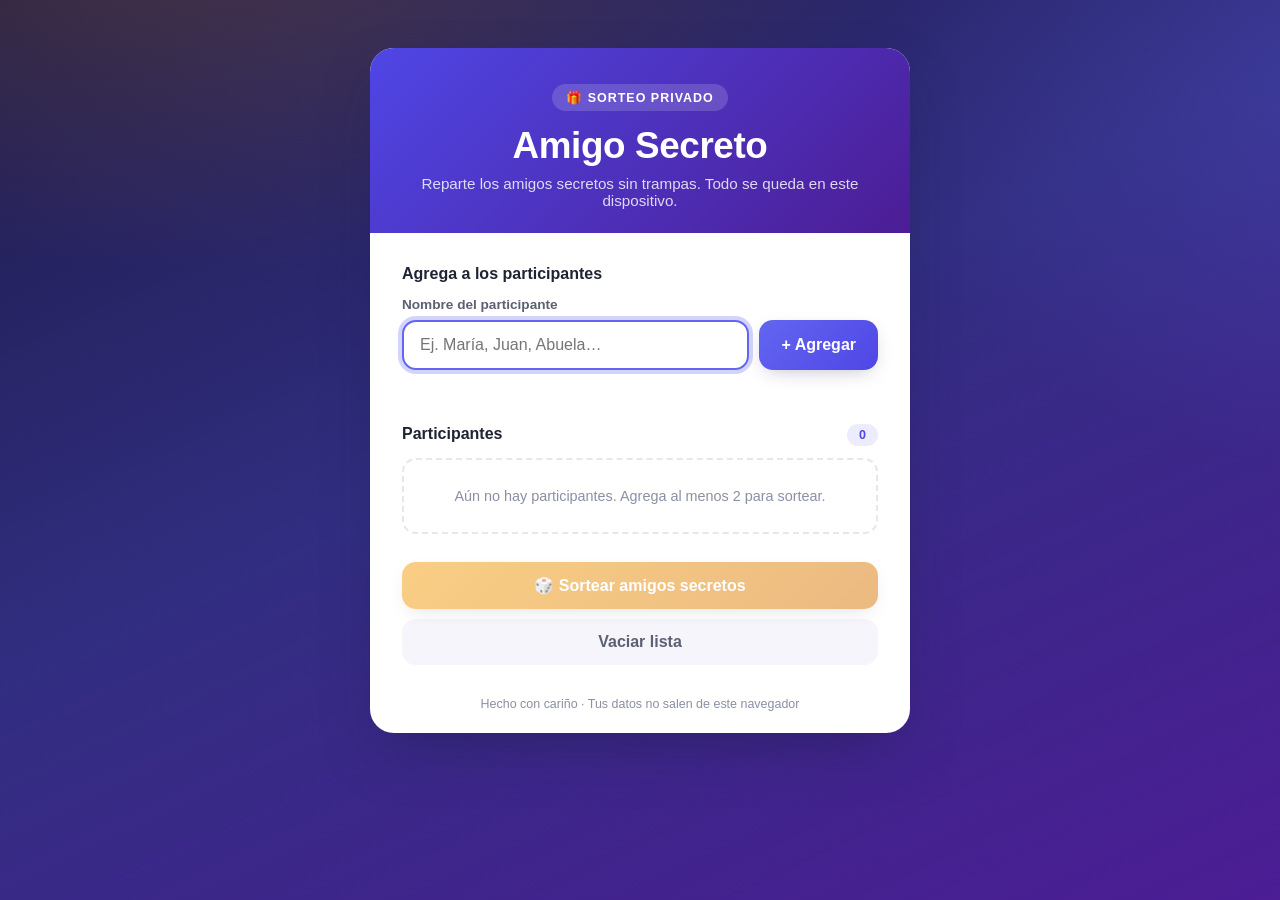
==== index.html @ 57ba1d7a "Rediseño profesional y corrección de bugs del Amigo Secreto Verificación + rediseño completo de la a" ====
<!DOCTYPE html>
<html lang="es">
<head>
    <meta charset="UTF-8">
    <meta name="viewport" content="width=device-width, initial-scale=1.0">
    <meta name="theme-color" content="#1e1b4b">
    <meta name="description" content="Organiza tu amigo secreto de forma fácil, privada y divertida. Sin registros, todo desde tu dispositivo.">
    <title>Amigo Secreto 🎁</title>
    <style>
        :root {
            --bg-1: #1e1b4b;
            --bg-2: #312e81;
            --bg-3: #4c1d95;
            --primary: #6366f1;
            --primary-strong: #4f46e5;
            --accent: #f59e0b;
            --accent-strong: #d97706;
            --danger: #ef4444;
            --danger-strong: #dc2626;
            --surface: #ffffff;
            --surface-soft: #f5f5fb;
            --surface-line: #e6e6f0;
            --text: #1f2433;
            --text-soft: #5b6072;
            --text-muted: #8a8fa3;
            --radius-lg: 24px;
            --radius-md: 14px;
            --radius-sm: 10px;
            --shadow-card: 0 24px 60px -20px rgba(30, 27, 75, 0.55);
            --shadow-soft: 0 6px 20px -8px rgba(30, 27, 75, 0.35);
            --ring: 0 0 0 4px rgba(99, 102, 241, 0.28);
            --font: -apple-system, BlinkMacSystemFont, "Segoe UI", Roboto, "Helvetica Neue", Arial, "Noto Sans", sans-serif;
        }

        * { margin: 0; padding: 0; box-sizing: border-box; }

        html, body { height: 100%; }

        body {
            font-family: var(--font);
            color: var(--text);
            background:
                radial-gradient(1200px 600px at 15% -10%, rgba(245, 158, 11, 0.18), transparent 60%),
                radial-gradient(1000px 700px at 110% 10%, rgba(99, 102, 241, 0.25), transparent 55%),
                linear-gradient(155deg, var(--bg-1) 0%, var(--bg-2) 45%, var(--bg-3) 100%);
            min-height: 100dvh;
            display: flex;
            justify-content: center;
            align-items: flex-start;
            padding: clamp(16px, 4vw, 48px) 16px;
            -webkit-font-smoothing: antialiased;
            text-rendering: optimizeLegibility;
        }

        .app {
            background: var(--surface);
            width: 100%;
            max-width: 540px;
            border-radius: var(--radius-lg);
            box-shadow: var(--shadow-card);
            overflow: hidden;
            position: relative;
            z-index: 10;
        }

        .app__header {
            text-align: center;
            padding: 36px 28px 24px;
            background: linear-gradient(135deg, var(--primary-strong), var(--bg-3));
            color: #fff;
        }

        .app__badge {
            display: inline-flex;
            align-items: center;
            gap: 8px;
            font-size: 0.78rem;
            font-weight: 600;
            letter-spacing: 0.08em;
            text-transform: uppercase;
            padding: 6px 14px;
            border-radius: 999px;
            background: rgba(255, 255, 255, 0.16);
            backdrop-filter: blur(4px);
            margin-bottom: 14px;
        }

        .app__title {
            font-size: clamp(1.7rem, 6vw, 2.3rem);
            font-weight: 800;
            letter-spacing: -0.01em;
        }

        .app__subtitle {
            margin-top: 8px;
            font-size: 0.95rem;
            color: rgba(255, 255, 255, 0.82);
        }

        .app__body { padding: clamp(20px, 5vw, 32px); }

        .step { display: none; animation: fadeUp 0.4s ease both; }
        .step.is-active { display: block; }

        @keyframes fadeUp {
            from { opacity: 0; transform: translateY(10px); }
            to { opacity: 1; transform: translateY(0); }
        }

        .field-label {
            display: block;
            font-size: 0.85rem;
            font-weight: 600;
            color: var(--text-soft);
            margin-bottom: 8px;
        }

        .add-row { display: flex; gap: 10px; }

        .input {
            flex: 1;
            width: 100%;
            padding: 14px 16px;
            font-size: 1rem;
            font-family: inherit;
            color: var(--text);
            border: 2px solid var(--surface-line);
            border-radius: var(--radius-md);
            background: var(--surface-soft);
            transition: border-color 0.2s, box-shadow 0.2s, background 0.2s;
        }

        .input:focus {
            outline: none;
            border-color: var(--primary);
            background: #fff;
            box-shadow: var(--ring);
        }

        select.input { cursor: pointer; appearance: none;
            background-image: url("data:image/svg+xml,%3Csvg xmlns='http://www.w3.org/2000/svg' width='20' height='20' viewBox='0 0 24 24' fill='none' stroke='%235b6072' stroke-width='2.5' stroke-linecap='round' stroke-linejoin='round'%3E%3Cpolyline points='6 9 12 15 18 9'/%3E%3C/svg%3E");
            background-repeat: no-repeat; background-position: right 14px center; padding-right: 44px;
        }

        .btn {
            font-family: inherit;
            font-size: 1rem;
            font-weight: 600;
            border: none;
            border-radius: var(--radius-md);
            padding: 14px 22px;
            cursor: pointer;
            transition: transform 0.12s ease, box-shadow 0.2s, background 0.2s, opacity 0.2s;
            display: inline-flex;
            align-items: center;
            justify-content: center;
            gap: 8px;
        }
        .btn:focus-visible { outline: none; box-shadow: var(--ring); }
        .btn:active { transform: translateY(1px); }
        .btn:disabled { opacity: 0.5; cursor: not-allowed; }

        .btn--primary { background: linear-gradient(135deg, var(--primary), var(--primary-strong)); color: #fff; box-shadow: var(--shadow-soft); }
        .btn--primary:not(:disabled):hover { box-shadow: 0 12px 28px -10px rgba(79, 70, 229, 0.7); }

        .btn--accent { background: linear-gradient(135deg, var(--accent), var(--accent-strong)); color: #fff; box-shadow: var(--shadow-soft); }
        .btn--accent:not(:disabled):hover { box-shadow: 0 12px 28px -10px rgba(217, 119, 6, 0.7); }

        .btn--ghost { background: var(--surface-soft); color: var(--text-soft); }
        .btn--ghost:hover { background: #ececf6; }

        .btn--block { width: 100%; }
        .btn--icon { padding: 12px; }

        .add-row .btn { white-space: nowrap; }

        .hint { margin-top: 8px; font-size: 0.82rem; color: var(--text-muted); }

        .feedback {
            min-height: 20px;
            margin-top: 8px;
            font-size: 0.85rem;
            font-weight: 600;
            color: var(--danger-strong);
        }

        .list-head {
            display: flex;
            align-items: baseline;
            justify-content: space-between;
            margin: 26px 0 12px;
        }
        .list-head h2 { font-size: 1rem; color: var(--text); }
        .count-pill {
            font-size: 0.78rem;
            font-weight: 700;
            color: var(--primary-strong);
            background: rgba(99, 102, 241, 0.12);
            padding: 4px 12px;
            border-radius: 999px;
        }

        .participants {
            list-style: none;
            display: flex;
            flex-direction: column;
            gap: 8px;
            max-height: 260px;
            overflow-y: auto;
            margin: 0 -4px;
            padding: 0 4px 2px;
        }

        .participants__empty {
            text-align: center;
            color: var(--text-muted);
            font-size: 0.9rem;
            padding: 28px 12px;
            border: 2px dashed var(--surface-line);
            border-radius: var(--radius-md);
        }

        .participant {
            display: flex;
            align-items: center;
            gap: 12px;
            background: var(--surface-soft);
            border: 1px solid var(--surface-line);
            padding: 10px 12px 10px 14px;
            border-radius: var(--radius-md);
            animation: fadeUp 0.25s ease both;
        }
        .participant__avatar {
            width: 34px; height: 34px; flex: none;
            border-radius: 50%;
            display: grid; place-items: center;
            font-weight: 700; font-size: 0.9rem; color: #fff;
        }
        .participant__name { flex: 1; font-weight: 600; word-break: break-word; }
        .participant__remove {
            flex: none;
            width: 32px; height: 32px;
            border: none; border-radius: 8px;
            background: transparent; color: var(--text-muted);
            font-size: 1.2rem; line-height: 1; cursor: pointer;
            transition: background 0.2s, color 0.2s;
        }
        .participant__remove:hover { background: rgba(239, 68, 68, 0.12); color: var(--danger-strong); }
        .participant__remove:focus-visible { outline: none; box-shadow: var(--ring); }

        .actions { display: flex; flex-direction: column; gap: 10px; margin-top: 26px; }

        /* Reveal step */
        .progress {
            display: flex; align-items: center; gap: 10px;
            background: var(--surface-soft);
            border: 1px solid var(--surface-line);
            border-radius: var(--radius-md);
            padding: 12px 14px;
            margin-bottom: 22px;
        }
        .progress__bar { flex: 1; height: 8px; border-radius: 999px; background: var(--surface-line); overflow: hidden; }
        .progress__fill { height: 100%; width: 0%; border-radius: 999px; background: linear-gradient(90deg, var(--primary), var(--accent)); transition: width 0.5s ease; }
        .progress__text { font-size: 0.82rem; font-weight: 700; color: var(--text-soft); white-space: nowrap; }

        .reveal-done {
            text-align: center;
            padding: 8px 4px 4px;
        }
        .reveal-done__emoji { font-size: 2.4rem; }
        .reveal-done h2 { margin: 8px 0; font-size: 1.25rem; }
        .reveal-done p { color: var(--text-soft); font-size: 0.92rem; margin-bottom: 18px; }

        /* Overlay base */
        .overlay {
            position: fixed; inset: 0;
            display: none;
            justify-content: center; align-items: center;
            padding: 20px;
            z-index: 1000;
        }
        .overlay.is-open { display: flex; }

        /* Suspense */
        .suspense {
            background: linear-gradient(155deg, var(--bg-1), var(--bg-3));
            z-index: 1100;
            flex-direction: column;
            text-align: center; color: #fff;
            overflow: hidden;
        }
        .suspense__gift { font-size: 5rem; animation: bob 1.4s ease-in-out infinite; }
        @keyframes bob { 0%,100% { transform: translateY(0) rotate(-4deg);} 50% { transform: translateY(-16px) rotate(4deg);} }
        .suspense__msg { font-size: clamp(1.2rem, 5vw, 1.7rem); font-weight: 700; margin-top: 24px; max-width: 16ch; min-height: 2.2em; }
        .suspense__dots { margin-top: 18px; display: flex; gap: 8px; }
        .suspense__dots span { width: 10px; height: 10px; border-radius: 50%; background: rgba(255,255,255,0.85); animation: blink 1.2s infinite; }
        .suspense__dots span:nth-child(2){ animation-delay: 0.2s; }
        .suspense__dots span:nth-child(3){ animation-delay: 0.4s; }
        @keyframes blink { 0%,100%{ opacity: 0.3; transform: scale(0.8);} 50%{ opacity: 1; transform: scale(1);} }

        /* Reveal card */
        .reveal { background: rgba(15, 13, 40, 0.72); backdrop-filter: blur(6px); z-index: 1200; }
        .reveal__card {
            background: var(--surface);
            border-radius: var(--radius-lg);
            padding: clamp(28px, 7vw, 44px);
            text-align: center;
            max-width: 440px; width: 100%;
            box-shadow: 0 30px 80px -20px rgba(0,0,0,0.6);
            animation: pop 0.5s cubic-bezier(0.18, 0.89, 0.32, 1.28) both;
        }
        @keyframes pop { from { transform: scale(0.85); opacity: 0; } to { transform: scale(1); opacity: 1; } }
        .reveal__gift { font-size: 3rem; }
        .reveal__eyebrow { color: var(--text-soft); font-size: 0.92rem; margin: 14px 0 4px; }
        .reveal__eyebrow strong { color: var(--text); }
        .reveal__name {
            font-size: clamp(1.8rem, 8vw, 2.6rem);
            font-weight: 800;
            background: linear-gradient(135deg, var(--primary-strong), var(--accent-strong));
            -webkit-background-clip: text; background-clip: text;
            -webkit-text-fill-color: transparent;
            margin: 6px 0 18px;
            word-break: break-word;
        }
        .reveal__phrase { color: var(--text-soft); font-style: italic; line-height: 1.55; margin-bottom: 26px; }

        /* Generic modal (assignments) */
        .modal { background: rgba(15, 13, 40, 0.72); backdrop-filter: blur(6px); z-index: 1300; }
        .modal__card {
            background: var(--surface);
            border-radius: var(--radius-lg);
            padding: clamp(24px, 6vw, 36px);
            max-width: 480px; width: 100%;
            max-height: 82dvh; overflow-y: auto;
            box-shadow: var(--shadow-card);
        }
        .modal__title { text-align: center; margin-bottom: 6px; font-size: 1.3rem; }
        .modal__note { text-align: center; color: var(--text-muted); font-size: 0.82rem; margin-bottom: 20px; }
        .assignment {
            display: flex; align-items: center; gap: 12px;
            background: var(--surface-soft);
            border: 1px solid var(--surface-line);
            border-radius: var(--radius-md);
            padding: 12px 14px; margin-bottom: 8px;
        }
        .assignment__from, .assignment__to { font-weight: 700; flex: 1; word-break: break-word; }
        .assignment__to { text-align: right; color: var(--primary-strong); }
        .assignment__arrow { color: var(--accent-strong); font-size: 1.1rem; flex: none; }

        /* Floating organizer button */
        .floating {
            position: fixed; right: 18px; bottom: 18px; z-index: 900;
            display: none;
        }
        .floating.is-visible { display: inline-flex; }

        /* Confetti */
        .confetti-piece {
            position: fixed; top: -16px;
            width: 9px; height: 14px;
            z-index: 1250; pointer-events: none;
            border-radius: 2px;
            animation: confetti-fall linear forwards;
        }
        @keyframes confetti-fall {
            to { transform: translateY(105dvh) rotate(720deg); opacity: 0.9; }
        }

        .footnote { text-align: center; color: var(--text-muted); font-size: 0.78rem; padding: 0 20px 22px; }

        @media (prefers-reduced-motion: reduce) {
            *, *::before, *::after { animation-duration: 0.001ms !important; animation-iteration-count: 1 !important; transition-duration: 0.001ms !important; }
        }

        @media (max-width: 420px) {
            .add-row { flex-direction: column; }
            .add-row .btn { width: 100%; }
        }
    </style>
</head>
<body>
    <main class="app" role="main">
        <header class="app__header">
            <span class="app__badge">🎁 Sorteo privado</span>
            <h1 class="app__title">Amigo Secreto</h1>
            <p class="app__subtitle">Reparte los amigos secretos sin trampas. Todo se queda en este dispositivo.</p>
        </header>

        <div class="app__body">
            <!-- STEP 1: Setup -->
            <section class="step is-active" id="stepSetup" aria-labelledby="setupHeading">
                <h2 id="setupHeading" class="field-label" style="font-size:1rem;color:var(--text);margin-bottom:14px;">Agrega a los participantes</h2>

                <label class="field-label" for="nameInput">Nombre del participante</label>
                <div class="add-row">
                    <input class="input" type="text" id="nameInput" maxlength="40" autocomplete="off"
                           placeholder="Ej. María, Juan, Abuela…" aria-describedby="nameFeedback">
                    <button class="btn btn--primary" id="addBtn" type="button">+ Agregar</button>
                </div>
                <p class="feedback" id="nameFeedback" role="alert" aria-live="assertive"></p>

                <div class="list-head">
                    <h2>Participantes</h2>
                    <span class="count-pill" id="countPill">0</span>
                </div>
                <ul class="participants" id="participantsList" aria-live="polite"></ul>

                <div class="actions">
                    <button class="btn btn--accent btn--block" id="assignBtn" type="button" disabled>
                        🎲 Sortear amigos secretos
                    </button>
                    <button class="btn btn--ghost btn--block" id="clearAllBtn" type="button" hidden>
                        Vaciar lista
                    </button>
                </div>
            </section>

            <!-- STEP 2: Reveal -->
            <section class="step" id="stepReveal" aria-labelledby="revealHeading">
                <div class="progress" aria-hidden="false">
                    <div class="progress__bar"><div class="progress__fill" id="progressFill"></div></div>
                    <span class="progress__text" id="progressText">0 / 0</span>
                </div>

                <div id="revealPicker">
                    <h2 id="revealHeading" class="field-label" style="font-size:1rem;color:var(--text);margin-bottom:6px;">Es tu turno</h2>
                    <p class="hint" style="margin:0 0 14px;">Pásale el dispositivo a cada persona. Elige tu nombre y nadie más verá tu resultado.</p>

                    <label class="field-label" for="nameSelect">¿Quién eres?</label>
                    <select class="input" id="nameSelect" aria-describedby="revealFeedback">
                        <option value="">— Elige tu nombre —</option>
                    </select>
                    <p class="feedback" id="revealFeedback" role="alert" aria-live="assertive"></p>

                    <div class="actions">
                        <button class="btn btn--primary btn--block" id="revealBtn" type="button">✨ Ver mi amigo secreto</button>
                    </div>
                </div>

                <div class="reveal-done" id="revealDone" hidden>
                    <div class="reveal-done__emoji">🎉</div>
                    <h2>¡Listo, todos ya saben a quién regalar!</h2>
                    <p>Que empiece la magia de los regalos.</p>
                </div>

                <div class="actions" style="margin-top:28px;">
                    <button class="btn btn--ghost btn--block" id="resetBtn" type="button">↺ Empezar un nuevo sorteo</button>
                </div>
            </section>
        </div>

        <p class="footnote">Hecho con cariño · Tus datos no salen de este navegador</p>
    </main>

    <!-- Suspense overlay -->
    <div class="overlay suspense" id="suspense" aria-hidden="true">
        <div class="suspense__gift">🎁</div>
        <p class="suspense__msg" id="suspenseMsg"></p>
        <div class="suspense__dots"><span></span><span></span><span></span></div>
    </div>

    <!-- Reveal overlay -->
    <div class="overlay reveal" id="revealOverlay" role="dialog" aria-modal="true" aria-labelledby="revealCardTitle" aria-hidden="true">
        <div class="reveal__card">
            <div class="reveal__gift">🎁</div>
            <p class="reveal__eyebrow" id="revealCardTitle"><strong id="giverLabel"></strong>, le regalas a…</p>
            <div class="reveal__name" id="secretName">—</div>
            <p class="reveal__phrase" id="funnyPhrase"></p>
            <button class="btn btn--primary btn--block" id="closeRevealBtn" type="button">Entendido, ocultar</button>
        </div>
    </div>

    <!-- Assignments (organizer) overlay -->
    <div class="overlay modal" id="assignmentsModal" role="dialog" aria-modal="true" aria-labelledby="assignmentsTitle" aria-hidden="true">
        <div class="modal__card">
            <h2 class="modal__title" id="assignmentsTitle">📋 Todas las asignaciones</h2>
            <p class="modal__note">Vista del organizador · revela todos los pares</p>
            <div id="assignmentsList"></div>
            <button class="btn btn--ghost btn--block" id="closeAssignmentsBtn" type="button" style="margin-top:16px;">Cerrar</button>
        </div>
    </div>

    <button class="btn btn--accent floating" id="floatingBtn" type="button">👀 Ver asignaciones</button>

    <script>
    (function () {
        "use strict";

        const STORAGE_KEY = "amigoSecreto.v2";
        const MAX_NAME_LENGTH = 40;

        const AVATAR_COLORS = [
            "#6366f1", "#ec4899", "#14b8a6", "#f59e0b", "#8b5cf6",
            "#0ea5e9", "#ef4444", "#10b981", "#f97316", "#3b82f6"
        ];
        const CONFETTI_COLORS = ["#6366f1", "#f59e0b", "#ec4899", "#14b8a6", "#8b5cf6", "#ef4444"];

        const SUSPENSE_MESSAGES = [
            "Mezclando los nombres…",
            "Guardando bien el secreto…",
            "Eligiendo a tu persona especial…",
            "¡Casi listo!"
        ];

        const FUNNY_PHRASES = [
            "¡Prepárate para ser el Santa más sigiloso del año! 🎅",
            "Un buen regalo dice más que mil palabras… ¡o casi! 💝",
            "Lo que pasa en el amigo secreto, se queda en el amigo secreto 🤫",
            "Misión aceptada: hacer sonreír a alguien especial 😊",
            "Pon tu creatividad en modo legendario 🌟",
            "Que comience la operación regalo perfecto 🎯",
            "Ahora eres oficialmente un agente secreto del regalo 🕵️",
            "La magia está en el detalle, no en el precio ✨"
        ];

        // --- State ---
        let state = { participants: [], assignments: {}, revealed: [], phase: "setup" };
        let suspenseTimers = [];

        // --- DOM helpers ---
        const $ = (id) => document.getElementById(id);
        const els = {
            stepSetup: $("stepSetup"),
            stepReveal: $("stepReveal"),
            nameInput: $("nameInput"),
            addBtn: $("addBtn"),
            nameFeedback: $("nameFeedback"),
            participantsList: $("participantsList"),
            countPill: $("countPill"),
            assignBtn: $("assignBtn"),
            clearAllBtn: $("clearAllBtn"),
            progressFill: $("progressFill"),
            progressText: $("progressText"),
            revealPicker: $("revealPicker"),
            revealDone: $("revealDone"),
            nameSelect: $("nameSelect"),
            revealFeedback: $("revealFeedback"),
            revealBtn: $("revealBtn"),
            resetBtn: $("resetBtn"),
            suspense: $("suspense"),
            suspenseMsg: $("suspenseMsg"),
            revealOverlay: $("revealOverlay"),
            giverLabel: $("giverLabel"),
            secretName: $("secretName"),
            funnyPhrase: $("funnyPhrase"),
            closeRevealBtn: $("closeRevealBtn"),
            assignmentsModal: $("assignmentsModal"),
            assignmentsList: $("assignmentsList"),
            closeAssignmentsBtn: $("closeAssignmentsBtn"),
            floatingBtn: $("floatingBtn")
        };

        // --- Persistence ---
        function save() {
            try { localStorage.setItem(STORAGE_KEY, JSON.stringify(state)); } catch (e) { /* storage unavailable */ }
        }
        function load() {
            try {
                const raw = localStorage.getItem(STORAGE_KEY);
                if (!raw) return;
                const parsed = JSON.parse(raw);
                if (parsed && Array.isArray(parsed.participants)) {
                    state = {
                        participants: parsed.participants,
                        assignments: parsed.assignments || {},
                        revealed: Array.isArray(parsed.revealed) ? parsed.revealed : [],
                        phase: parsed.phase === "reveal" ? "reveal" : "setup"
                    };
                }
            } catch (e) { /* ignore corrupt data */ }
        }

        // --- Secure random + cyclic derangement ---
        function randomInt(max) {
            if (max <= 0) return 0;
            if (window.crypto && window.crypto.getRandomValues) {
                const limit = Math.floor(0x100000000 / max) * max;
                const buf = new Uint32Array(1);
                let x;
                do { window.crypto.getRandomValues(buf); x = buf[0]; } while (x >= limit);
                return x % max;
            }
            return Math.floor(Math.random() * max);
        }

        function shuffled(arr) {
            const a = arr.slice();
            for (let i = a.length - 1; i > 0; i--) {
                const j = randomInt(i + 1);
                const t = a[i]; a[i] = a[j]; a[j] = t;
            }
            return a;
        }

        // Single-cycle derangement: guarantees nobody gets themselves, in one pass.
        function buildAssignments(names) {
            const order = shuffled(names);
            const map = {};
            for (let i = 0; i < order.length; i++) {
                map[order[i]] = order[(i + 1) % order.length];
            }
            return map;
        }

        // --- Rendering ---
        function initials(name) {
            const parts = name.trim().split(/\s+/);
            const a = parts[0] ? parts[0][0] : "";
            const b = parts[1] ? parts[1][0] : "";
            return (a + b).toUpperCase();
        }
        function colorFor(name) {
            let h = 0;
            for (let i = 0; i < name.length; i++) h = (h * 31 + name.charCodeAt(i)) >>> 0;
            return AVATAR_COLORS[h % AVATAR_COLORS.length];
        }

        function renderParticipants() {
            const list = els.participantsList;
            list.textContent = "";
            els.countPill.textContent = String(state.participants.length);
            els.clearAllBtn.hidden = state.participants.length === 0;

            if (state.participants.length === 0) {
                const empty = document.createElement("li");
                empty.className = "participants__empty";
                empty.textContent = "Aún no hay participantes. Agrega al menos 2 para sortear.";
                list.appendChild(empty);
            } else {
                state.participants.forEach((name) => {
                    const li = document.createElement("li");
                    li.className = "participant";

                    const avatar = document.createElement("span");
                    avatar.className = "participant__avatar";
                    avatar.style.backgroundColor = colorFor(name);
                    avatar.textContent = initials(name); // safe: textContent
                    avatar.setAttribute("aria-hidden", "true");

                    const span = document.createElement("span");
                    span.className = "participant__name";
                    span.textContent = name; // safe: textContent prevents XSS

                    const remove = document.createElement("button");
                    remove.className = "participant__remove";
                    remove.type = "button";
                    remove.dataset.name = name;
                    remove.setAttribute("aria-label", "Eliminar a " + name);
                    remove.textContent = "✕";

                    li.append(avatar, span, remove);
                    list.appendChild(li);
                });
            }
            els.assignBtn.disabled = state.participants.length < 2;
        }

        function renderRevealStep() {
            const total = state.participants.length;
            const done = state.revealed.length;
            els.progressText.textContent = done + " / " + total;
            els.progressFill.style.width = total ? Math.round((done / total) * 100) + "%" : "0%";

            const remaining = state.participants.filter((n) => state.revealed.indexOf(n) === -1);
            const select = els.nameSelect;
            select.textContent = "";
            const placeholder = document.createElement("option");
            placeholder.value = "";
            placeholder.textContent = "— Elige tu nombre —";
            select.appendChild(placeholder);
            remaining.forEach((name) => {
                const opt = document.createElement("option");
                opt.value = name;
                opt.textContent = name;
                select.appendChild(opt);
            });

            const allDone = total > 0 && done === total;
            els.revealPicker.hidden = allDone;
            els.revealDone.hidden = !allDone;
            els.floatingBtn.classList.toggle("is-visible", allDone);
        }

        function render() {
            const onReveal = state.phase === "reveal";
            els.stepSetup.classList.toggle("is-active", !onReveal);
            els.stepReveal.classList.toggle("is-active", onReveal);
            if (onReveal) renderRevealStep(); else renderParticipants();
            els.floatingBtn.classList.toggle("is-visible",
                onReveal && state.participants.length > 0 && state.revealed.length === state.participants.length);
        }

        // --- Feedback ---
        function flash(el, msg) {
            el.textContent = msg;
            if (msg) {
                clearTimeout(el._t);
                el._t = setTimeout(() => { el.textContent = ""; }, 3500);
            }
        }

        // --- Setup actions ---
        function normalize(raw) {
            return raw.replace(/\s+/g, " ").trim();
        }

        function addParticipant() {
            const name = normalize(els.nameInput.value);
            if (!name) { flash(els.nameFeedback, "Escribe un nombre."); return; }
            if (name.length > MAX_NAME_LENGTH) { flash(els.nameFeedback, "Ese nombre es demasiado largo."); return; }
            const exists = state.participants.some((p) => p.toLowerCase() === name.toLowerCase());
            if (exists) { flash(els.nameFeedback, "Ese nombre ya está en la lista."); return; }

            state.participants.push(name);
            save();
            renderParticipants();
            els.nameInput.value = "";
            els.nameInput.focus();
        }

        function removeParticipant(name) {
            state.participants = state.participants.filter((p) => p !== name);
            save();
            renderParticipants();
        }

        function clearAll() {
            if (state.participants.length && !confirm("¿Vaciar toda la lista de participantes?")) return;
            state.participants = [];
            save();
            renderParticipants();
        }

        function doSort() {
            if (state.participants.length < 2) return;
            state.assignments = buildAssignments(state.participants);
            state.revealed = [];
            state.phase = "reveal";
            save();
            render();
            window.scrollTo({ top: 0, behavior: "smooth" });
        }

        function resetGame() {
            if (!confirm("Esto borrará el sorteo actual y volverás a la lista. ¿Continuar?")) return;
            state = { participants: state.participants.slice(), assignments: {}, revealed: [], phase: "setup" };
            save();
            render();
        }

        // --- Reveal flow ---
        function clearSuspense() {
            suspenseTimers.forEach((t) => clearTimeout(t));
            suspenseTimers = [];
        }

        function openSuspenseThenReveal(name) {
            els.suspense.classList.add("is-open");
            els.suspense.setAttribute("aria-hidden", "false");

            const reduce = window.matchMedia("(prefers-reduced-motion: reduce)").matches;
            const stepMs = reduce ? 250 : 850;
            const totalMs = reduce ? 600 : SUSPENSE_MESSAGES.length * stepMs;

            SUSPENSE_MESSAGES.forEach((msg, i) => {
                suspenseTimers.push(setTimeout(() => { els.suspenseMsg.textContent = msg; }, i * stepMs));
            });
            els.suspenseMsg.textContent = SUSPENSE_MESSAGES[0];

            suspenseTimers.push(setTimeout(() => {
                els.suspense.classList.remove("is-open");
                els.suspense.setAttribute("aria-hidden", "true");
                showReveal(name);
            }, totalMs));
        }

        function showReveal(name) {
            els.giverLabel.textContent = name;
            els.secretName.textContent = state.assignments[name] || "—";
            els.funnyPhrase.textContent = FUNNY_PHRASES[randomInt(FUNNY_PHRASES.length)];
            els.revealOverlay.classList.add("is-open");
            els.revealOverlay.setAttribute("aria-hidden", "false");
            els.closeRevealBtn.focus();
            launchConfetti();

            if (state.revealed.indexOf(name) === -1) {
                state.revealed.push(name);
                save();
            }
        }

        function startReveal() {
            const name = els.nameSelect.value;
            if (!name) { flash(els.revealFeedback, "Selecciona tu nombre primero."); return; }
            if (state.revealed.indexOf(name) !== -1) { flash(els.revealFeedback, "Ese nombre ya vio su resultado."); return; }
            openSuspenseThenReveal(name);
        }

        function closeReveal() {
            els.revealOverlay.classList.remove("is-open");
            els.revealOverlay.setAttribute("aria-hidden", "true");
            removeConfetti();
            renderRevealStep();
            els.nameSelect.focus();
        }

        // --- Organizer view ---
        function showAssignments() {
            const wrap = els.assignmentsList;
            wrap.textContent = "";
            Object.keys(state.assignments).forEach((giver) => {
                const row = document.createElement("div");
                row.className = "assignment";

                const from = document.createElement("span");
                from.className = "assignment__from";
                from.textContent = giver;

                const arrow = document.createElement("span");
                arrow.className = "assignment__arrow";
                arrow.textContent = "➜";
                arrow.setAttribute("aria-hidden", "true");

                const to = document.createElement("span");
                to.className = "assignment__to";
                to.textContent = state.assignments[giver];

                row.append(from, arrow, to);
                wrap.appendChild(row);
            });
            els.assignmentsModal.classList.add("is-open");
            els.assignmentsModal.setAttribute("aria-hidden", "false");
            els.closeAssignmentsBtn.focus();
        }
        function closeAssignments() {
            els.assignmentsModal.classList.remove("is-open");
            els.assignmentsModal.setAttribute("aria-hidden", "true");
        }

        // --- Confetti ---
        function launchConfetti() {
            if (window.matchMedia("(prefers-reduced-motion: reduce)").matches) return;
            const count = 70;
            for (let i = 0; i < count; i++) {
                const piece = document.createElement("div");
                piece.className = "confetti-piece";
                piece.style.left = randomInt(100) + "%";
                piece.style.backgroundColor = CONFETTI_COLORS[randomInt(CONFETTI_COLORS.length)];
                piece.style.animationDuration = (2.6 + randomInt(180) / 100) + "s";
                piece.style.animationDelay = (randomInt(80) / 100) + "s";
                document.body.appendChild(piece);
                setTimeout(() => piece.remove(), 6000);
            }
        }
        function removeConfetti() {
            document.querySelectorAll(".confetti-piece").forEach((el) => el.remove());
        }

        // --- Events ---
        els.addBtn.addEventListener("click", addParticipant);
        els.nameInput.addEventListener("keydown", (e) => { if (e.key === "Enter") { e.preventDefault(); addParticipant(); } });
        els.participantsList.addEventListener("click", (e) => {
            const btn = e.target.closest(".participant__remove");
            if (btn) removeParticipant(btn.dataset.name);
        });
        els.clearAllBtn.addEventListener("click", clearAll);
        els.assignBtn.addEventListener("click", doSort);

        els.revealBtn.addEventListener("click", startReveal);
        els.nameSelect.addEventListener("change", () => flash(els.revealFeedback, ""));
        els.closeRevealBtn.addEventListener("click", closeReveal);
        els.resetBtn.addEventListener("click", resetGame);

        els.floatingBtn.addEventListener("click", showAssignments);
        els.closeAssignmentsBtn.addEventListener("click", closeAssignments);

        // Close overlays with Escape / backdrop
        document.addEventListener("keydown", (e) => {
            if (e.key !== "Escape") return;
            if (els.revealOverlay.classList.contains("is-open")) closeReveal();
            else if (els.assignmentsModal.classList.contains("is-open")) closeAssignments();
        });
        [["revealOverlay", closeReveal], ["assignmentsModal", closeAssignments]].forEach(([id, fn]) => {
            els[id].addEventListener("click", (e) => { if (e.target === els[id]) fn(); });
        });

        // --- Init ---
        load();
        render();
        els.nameInput.focus();
    })();
    </script>
</body>
</html>
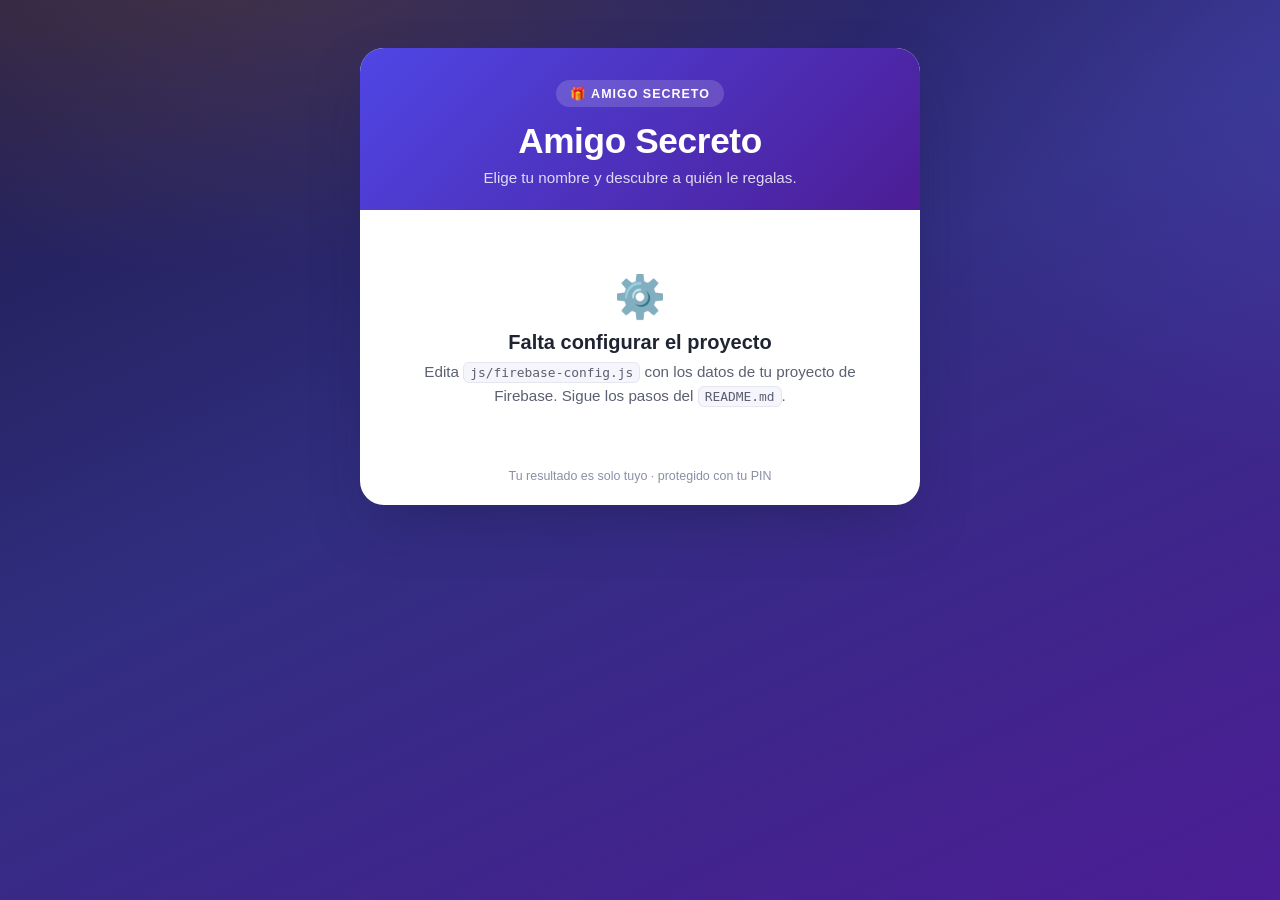
==== commit f65284f6: "Versión Firebase con roles admin/jugador Convierte el Amigo Secreto en una app multiusuario sobre Fi" ====
--- a/index.html
+++ b/index.html
@@ -4,462 +4,85 @@
     <meta charset="UTF-8">
     <meta name="viewport" content="width=device-width, initial-scale=1.0">
     <meta name="theme-color" content="#1e1b4b">
-    <meta name="description" content="Organiza tu amigo secreto de forma fácil, privada y divertida. Sin registros, todo desde tu dispositivo.">
+    <meta name="description" content="Entra al amigo secreto, elige tu nombre y descubre a quién le regalas.">
     <title>Amigo Secreto 🎁</title>
-    <style>
-        :root {
-            --bg-1: #1e1b4b;
-            --bg-2: #312e81;
-            --bg-3: #4c1d95;
-            --primary: #6366f1;
-            --primary-strong: #4f46e5;
-            --accent: #f59e0b;
-            --accent-strong: #d97706;
-            --danger: #ef4444;
-            --danger-strong: #dc2626;
-            --surface: #ffffff;
-            --surface-soft: #f5f5fb;
-            --surface-line: #e6e6f0;
-            --text: #1f2433;
-            --text-soft: #5b6072;
-            --text-muted: #8a8fa3;
-            --radius-lg: 24px;
-            --radius-md: 14px;
-            --radius-sm: 10px;
-            --shadow-card: 0 24px 60px -20px rgba(30, 27, 75, 0.55);
-            --shadow-soft: 0 6px 20px -8px rgba(30, 27, 75, 0.35);
-            --ring: 0 0 0 4px rgba(99, 102, 241, 0.28);
-            --font: -apple-system, BlinkMacSystemFont, "Segoe UI", Roboto, "Helvetica Neue", Arial, "Noto Sans", sans-serif;
-        }
-
-        * { margin: 0; padding: 0; box-sizing: border-box; }
-
-        html, body { height: 100%; }
-
-        body {
-            font-family: var(--font);
-            color: var(--text);
-            background:
-                radial-gradient(1200px 600px at 15% -10%, rgba(245, 158, 11, 0.18), transparent 60%),
-                radial-gradient(1000px 700px at 110% 10%, rgba(99, 102, 241, 0.25), transparent 55%),
-                linear-gradient(155deg, var(--bg-1) 0%, var(--bg-2) 45%, var(--bg-3) 100%);
-            min-height: 100dvh;
-            display: flex;
-            justify-content: center;
-            align-items: flex-start;
-            padding: clamp(16px, 4vw, 48px) 16px;
-            -webkit-font-smoothing: antialiased;
-            text-rendering: optimizeLegibility;
-        }
-
-        .app {
-            background: var(--surface);
-            width: 100%;
-            max-width: 540px;
-            border-radius: var(--radius-lg);
-            box-shadow: var(--shadow-card);
-            overflow: hidden;
-            position: relative;
-            z-index: 10;
-        }
-
-        .app__header {
-            text-align: center;
-            padding: 36px 28px 24px;
-            background: linear-gradient(135deg, var(--primary-strong), var(--bg-3));
-            color: #fff;
-        }
-
-        .app__badge {
-            display: inline-flex;
-            align-items: center;
-            gap: 8px;
-            font-size: 0.78rem;
-            font-weight: 600;
-            letter-spacing: 0.08em;
-            text-transform: uppercase;
-            padding: 6px 14px;
-            border-radius: 999px;
-            background: rgba(255, 255, 255, 0.16);
-            backdrop-filter: blur(4px);
-            margin-bottom: 14px;
-        }
-
-        .app__title {
-            font-size: clamp(1.7rem, 6vw, 2.3rem);
-            font-weight: 800;
-            letter-spacing: -0.01em;
-        }
-
-        .app__subtitle {
-            margin-top: 8px;
-            font-size: 0.95rem;
-            color: rgba(255, 255, 255, 0.82);
-        }
-
-        .app__body { padding: clamp(20px, 5vw, 32px); }
-
-        .step { display: none; animation: fadeUp 0.4s ease both; }
-        .step.is-active { display: block; }
-
-        @keyframes fadeUp {
-            from { opacity: 0; transform: translateY(10px); }
-            to { opacity: 1; transform: translateY(0); }
-        }
-
-        .field-label {
-            display: block;
-            font-size: 0.85rem;
-            font-weight: 600;
-            color: var(--text-soft);
-            margin-bottom: 8px;
-        }
-
-        .add-row { display: flex; gap: 10px; }
-
-        .input {
-            flex: 1;
-            width: 100%;
-            padding: 14px 16px;
-            font-size: 1rem;
-            font-family: inherit;
-            color: var(--text);
-            border: 2px solid var(--surface-line);
-            border-radius: var(--radius-md);
-            background: var(--surface-soft);
-            transition: border-color 0.2s, box-shadow 0.2s, background 0.2s;
-        }
-
-        .input:focus {
-            outline: none;
-            border-color: var(--primary);
-            background: #fff;
-            box-shadow: var(--ring);
-        }
-
-        select.input { cursor: pointer; appearance: none;
-            background-image: url("data:image/svg+xml,%3Csvg xmlns='http://www.w3.org/2000/svg' width='20' height='20' viewBox='0 0 24 24' fill='none' stroke='%235b6072' stroke-width='2.5' stroke-linecap='round' stroke-linejoin='round'%3E%3Cpolyline points='6 9 12 15 18 9'/%3E%3C/svg%3E");
-            background-repeat: no-repeat; background-position: right 14px center; padding-right: 44px;
-        }
-
-        .btn {
-            font-family: inherit;
-            font-size: 1rem;
-            font-weight: 600;
-            border: none;
-            border-radius: var(--radius-md);
-            padding: 14px 22px;
-            cursor: pointer;
-            transition: transform 0.12s ease, box-shadow 0.2s, background 0.2s, opacity 0.2s;
-            display: inline-flex;
-            align-items: center;
-            justify-content: center;
-            gap: 8px;
-        }
-        .btn:focus-visible { outline: none; box-shadow: var(--ring); }
-        .btn:active { transform: translateY(1px); }
-        .btn:disabled { opacity: 0.5; cursor: not-allowed; }
-
-        .btn--primary { background: linear-gradient(135deg, var(--primary), var(--primary-strong)); color: #fff; box-shadow: var(--shadow-soft); }
-        .btn--primary:not(:disabled):hover { box-shadow: 0 12px 28px -10px rgba(79, 70, 229, 0.7); }
-
-        .btn--accent { background: linear-gradient(135deg, var(--accent), var(--accent-strong)); color: #fff; box-shadow: var(--shadow-soft); }
-        .btn--accent:not(:disabled):hover { box-shadow: 0 12px 28px -10px rgba(217, 119, 6, 0.7); }
-
-        .btn--ghost { background: var(--surface-soft); color: var(--text-soft); }
-        .btn--ghost:hover { background: #ececf6; }
-
-        .btn--block { width: 100%; }
-        .btn--icon { padding: 12px; }
-
-        .add-row .btn { white-space: nowrap; }
-
-        .hint { margin-top: 8px; font-size: 0.82rem; color: var(--text-muted); }
-
-        .feedback {
-            min-height: 20px;
-            margin-top: 8px;
-            font-size: 0.85rem;
-            font-weight: 600;
-            color: var(--danger-strong);
-        }
-
-        .list-head {
-            display: flex;
-            align-items: baseline;
-            justify-content: space-between;
-            margin: 26px 0 12px;
-        }
-        .list-head h2 { font-size: 1rem; color: var(--text); }
-        .count-pill {
-            font-size: 0.78rem;
-            font-weight: 700;
-            color: var(--primary-strong);
-            background: rgba(99, 102, 241, 0.12);
-            padding: 4px 12px;
-            border-radius: 999px;
-        }
-
-        .participants {
-            list-style: none;
-            display: flex;
-            flex-direction: column;
-            gap: 8px;
-            max-height: 260px;
-            overflow-y: auto;
-            margin: 0 -4px;
-            padding: 0 4px 2px;
-        }
-
-        .participants__empty {
-            text-align: center;
-            color: var(--text-muted);
-            font-size: 0.9rem;
-            padding: 28px 12px;
-            border: 2px dashed var(--surface-line);
-            border-radius: var(--radius-md);
-        }
-
-        .participant {
-            display: flex;
-            align-items: center;
-            gap: 12px;
-            background: var(--surface-soft);
-            border: 1px solid var(--surface-line);
-            padding: 10px 12px 10px 14px;
-            border-radius: var(--radius-md);
-            animation: fadeUp 0.25s ease both;
-        }
-        .participant__avatar {
-            width: 34px; height: 34px; flex: none;
-            border-radius: 50%;
-            display: grid; place-items: center;
-            font-weight: 700; font-size: 0.9rem; color: #fff;
-        }
-        .participant__name { flex: 1; font-weight: 600; word-break: break-word; }
-        .participant__remove {
-            flex: none;
-            width: 32px; height: 32px;
-            border: none; border-radius: 8px;
-            background: transparent; color: var(--text-muted);
-            font-size: 1.2rem; line-height: 1; cursor: pointer;
-            transition: background 0.2s, color 0.2s;
-        }
-        .participant__remove:hover { background: rgba(239, 68, 68, 0.12); color: var(--danger-strong); }
-        .participant__remove:focus-visible { outline: none; box-shadow: var(--ring); }
-
-        .actions { display: flex; flex-direction: column; gap: 10px; margin-top: 26px; }
-
-        /* Reveal step */
-        .progress {
-            display: flex; align-items: center; gap: 10px;
-            background: var(--surface-soft);
-            border: 1px solid var(--surface-line);
-            border-radius: var(--radius-md);
-            padding: 12px 14px;
-            margin-bottom: 22px;
-        }
-        .progress__bar { flex: 1; height: 8px; border-radius: 999px; background: var(--surface-line); overflow: hidden; }
-        .progress__fill { height: 100%; width: 0%; border-radius: 999px; background: linear-gradient(90deg, var(--primary), var(--accent)); transition: width 0.5s ease; }
-        .progress__text { font-size: 0.82rem; font-weight: 700; color: var(--text-soft); white-space: nowrap; }
-
-        .reveal-done {
-            text-align: center;
-            padding: 8px 4px 4px;
-        }
-        .reveal-done__emoji { font-size: 2.4rem; }
-        .reveal-done h2 { margin: 8px 0; font-size: 1.25rem; }
-        .reveal-done p { color: var(--text-soft); font-size: 0.92rem; margin-bottom: 18px; }
-
-        /* Overlay base */
-        .overlay {
-            position: fixed; inset: 0;
-            display: none;
-            justify-content: center; align-items: center;
-            padding: 20px;
-            z-index: 1000;
-        }
-        .overlay.is-open { display: flex; }
-
-        /* Suspense */
-        .suspense {
-            background: linear-gradient(155deg, var(--bg-1), var(--bg-3));
-            z-index: 1100;
-            flex-direction: column;
-            text-align: center; color: #fff;
-            overflow: hidden;
-        }
-        .suspense__gift { font-size: 5rem; animation: bob 1.4s ease-in-out infinite; }
-        @keyframes bob { 0%,100% { transform: translateY(0) rotate(-4deg);} 50% { transform: translateY(-16px) rotate(4deg);} }
-        .suspense__msg { font-size: clamp(1.2rem, 5vw, 1.7rem); font-weight: 700; margin-top: 24px; max-width: 16ch; min-height: 2.2em; }
-        .suspense__dots { margin-top: 18px; display: flex; gap: 8px; }
-        .suspense__dots span { width: 10px; height: 10px; border-radius: 50%; background: rgba(255,255,255,0.85); animation: blink 1.2s infinite; }
-        .suspense__dots span:nth-child(2){ animation-delay: 0.2s; }
-        .suspense__dots span:nth-child(3){ animation-delay: 0.4s; }
-        @keyframes blink { 0%,100%{ opacity: 0.3; transform: scale(0.8);} 50%{ opacity: 1; transform: scale(1);} }
-
-        /* Reveal card */
-        .reveal { background: rgba(15, 13, 40, 0.72); backdrop-filter: blur(6px); z-index: 1200; }
-        .reveal__card {
-            background: var(--surface);
-            border-radius: var(--radius-lg);
-            padding: clamp(28px, 7vw, 44px);
-            text-align: center;
-            max-width: 440px; width: 100%;
-            box-shadow: 0 30px 80px -20px rgba(0,0,0,0.6);
-            animation: pop 0.5s cubic-bezier(0.18, 0.89, 0.32, 1.28) both;
-        }
-        @keyframes pop { from { transform: scale(0.85); opacity: 0; } to { transform: scale(1); opacity: 1; } }
-        .reveal__gift { font-size: 3rem; }
-        .reveal__eyebrow { color: var(--text-soft); font-size: 0.92rem; margin: 14px 0 4px; }
-        .reveal__eyebrow strong { color: var(--text); }
-        .reveal__name {
-            font-size: clamp(1.8rem, 8vw, 2.6rem);
-            font-weight: 800;
-            background: linear-gradient(135deg, var(--primary-strong), var(--accent-strong));
-            -webkit-background-clip: text; background-clip: text;
-            -webkit-text-fill-color: transparent;
-            margin: 6px 0 18px;
-            word-break: break-word;
-        }
-        .reveal__phrase { color: var(--text-soft); font-style: italic; line-height: 1.55; margin-bottom: 26px; }
-
-        /* Generic modal (assignments) */
-        .modal { background: rgba(15, 13, 40, 0.72); backdrop-filter: blur(6px); z-index: 1300; }
-        .modal__card {
-            background: var(--surface);
-            border-radius: var(--radius-lg);
-            padding: clamp(24px, 6vw, 36px);
-            max-width: 480px; width: 100%;
-            max-height: 82dvh; overflow-y: auto;
-            box-shadow: var(--shadow-card);
-        }
-        .modal__title { text-align: center; margin-bottom: 6px; font-size: 1.3rem; }
-        .modal__note { text-align: center; color: var(--text-muted); font-size: 0.82rem; margin-bottom: 20px; }
-        .assignment {
-            display: flex; align-items: center; gap: 12px;
-            background: var(--surface-soft);
-            border: 1px solid var(--surface-line);
-            border-radius: var(--radius-md);
-            padding: 12px 14px; margin-bottom: 8px;
-        }
-        .assignment__from, .assignment__to { font-weight: 700; flex: 1; word-break: break-word; }
-        .assignment__to { text-align: right; color: var(--primary-strong); }
-        .assignment__arrow { color: var(--accent-strong); font-size: 1.1rem; flex: none; }
-
-        /* Floating organizer button */
-        .floating {
-            position: fixed; right: 18px; bottom: 18px; z-index: 900;
-            display: none;
-        }
-        .floating.is-visible { display: inline-flex; }
-
-        /* Confetti */
-        .confetti-piece {
-            position: fixed; top: -16px;
-            width: 9px; height: 14px;
-            z-index: 1250; pointer-events: none;
-            border-radius: 2px;
-            animation: confetti-fall linear forwards;
-        }
-        @keyframes confetti-fall {
-            to { transform: translateY(105dvh) rotate(720deg); opacity: 0.9; }
-        }
-
-        .footnote { text-align: center; color: var(--text-muted); font-size: 0.78rem; padding: 0 20px 22px; }
-
-        @media (prefers-reduced-motion: reduce) {
-            *, *::before, *::after { animation-duration: 0.001ms !important; animation-iteration-count: 1 !important; transition-duration: 0.001ms !important; }
-        }
-
-        @media (max-width: 420px) {
-            .add-row { flex-direction: column; }
-            .add-row .btn { width: 100%; }
-        }
-    </style>
+    <link rel="stylesheet" href="css/styles.css">
 </head>
 <body>
     <main class="app" role="main">
         <header class="app__header">
-            <span class="app__badge">🎁 Sorteo privado</span>
-            <h1 class="app__title">Amigo Secreto</h1>
-            <p class="app__subtitle">Reparte los amigos secretos sin trampas. Todo se queda en este dispositivo.</p>
+            <span class="app__badge">🎁 Amigo Secreto</span>
+            <h1 class="app__title" id="gameTitle">Amigo Secreto</h1>
+            <p class="app__subtitle">Elige tu nombre y descubre a quién le regalas.</p>
         </header>
 
         <div class="app__body">
-            <!-- STEP 1: Setup -->
-            <section class="step is-active" id="stepSetup" aria-labelledby="setupHeading">
-                <h2 id="setupHeading" class="field-label" style="font-size:1rem;color:var(--text);margin-bottom:14px;">Agrega a los participantes</h2>
+            <!-- Cargando -->
+            <section class="step is-active" id="stateLoading">
+                <div class="loading"><div class="spinner"></div><p style="margin-top:14px;">Conectando…</p></div>
+            </section>
 
-                <label class="field-label" for="nameInput">Nombre del participante</label>
-                <div class="add-row">
-                    <input class="input" type="text" id="nameInput" maxlength="40" autocomplete="off"
-                           placeholder="Ej. María, Juan, Abuela…" aria-describedby="nameFeedback">
-                    <button class="btn btn--primary" id="addBtn" type="button">+ Agregar</button>
-                </div>
-                <p class="feedback" id="nameFeedback" role="alert" aria-live="assertive"></p>
-
-                <div class="list-head">
-                    <h2>Participantes</h2>
-                    <span class="count-pill" id="countPill">0</span>
-                </div>
-                <ul class="participants" id="participantsList" aria-live="polite"></ul>
-
-                <div class="actions">
-                    <button class="btn btn--accent btn--block" id="assignBtn" type="button" disabled>
-                        🎲 Sortear amigos secretos
-                    </button>
-                    <button class="btn btn--ghost btn--block" id="clearAllBtn" type="button" hidden>
-                        Vaciar lista
-                    </button>
+            <!-- Falta configurar Firebase -->
+            <section class="step" id="stateConfig">
+                <div class="state">
+                    <div class="state__emoji">⚙️</div>
+                    <h2>Falta configurar el proyecto</h2>
+                    <p>Edita <code>js/firebase-config.js</code> con los datos de tu proyecto de Firebase. Sigue los pasos del <code>README.md</code>.</p>
                 </div>
             </section>
 
-            <!-- STEP 2: Reveal -->
-            <section class="step" id="stepReveal" aria-labelledby="revealHeading">
-                <div class="progress" aria-hidden="false">
-                    <div class="progress__bar"><div class="progress__fill" id="progressFill"></div></div>
-                    <span class="progress__text" id="progressText">0 / 0</span>
+            <!-- Pedir código de juego -->
+            <section class="step" id="stateCode">
+                <h2 class="section-title">Ingresa el código del juego</h2>
+                <p class="hint" style="margin:0 0 14px;">Pídele al organizador el código (o el enlace) del sorteo.</p>
+                <label class="field-label" for="codeInput">Código</label>
+                <div class="add-row">
+                    <input class="input" type="text" id="codeInput" maxlength="8" autocapitalize="characters"
+                           autocomplete="off" placeholder="Ej. K7M2Q" style="text-transform:uppercase;letter-spacing:0.1em;">
+                    <button class="btn btn--primary" id="codeBtn" type="button">Entrar</button>
                 </div>
+                <p class="feedback" id="codeFeedback" role="alert" aria-live="assertive"></p>
+            </section>
 
-                <div id="revealPicker">
-                    <h2 id="revealHeading" class="field-label" style="font-size:1rem;color:var(--text);margin-bottom:6px;">Es tu turno</h2>
-                    <p class="hint" style="margin:0 0 14px;">Pásale el dispositivo a cada persona. Elige tu nombre y nadie más verá tu resultado.</p>
+            <!-- Juego no encontrado -->
+            <section class="step" id="stateNotFound">
+                <div class="state">
+                    <div class="state__emoji">🔍</div>
+                    <h2>No encontramos ese sorteo</h2>
+                    <p>Revisa el código con el organizador y vuelve a intentarlo.</p>
+                </div>
+                <div class="actions"><button class="btn btn--ghost btn--block" id="tryAnotherBtn" type="button">Probar otro código</button></div>
+            </section>
 
-                    <label class="field-label" for="nameSelect">¿Quién eres?</label>
-                    <select class="input" id="nameSelect" aria-describedby="revealFeedback">
-                        <option value="">— Elige tu nombre —</option>
-                    </select>
-                    <p class="feedback" id="revealFeedback" role="alert" aria-live="assertive"></p>
+            <!-- Sorteo aún no listo -->
+            <section class="step" id="stateWaiting">
+                <div class="state">
+                    <div class="state__emoji">⏳</div>
+                    <h2>El sorteo todavía no está listo</h2>
+                    <p>El organizador aún está preparando el amigo secreto. Vuelve a entrar en un rato.</p>
+                </div>
+                <div class="actions"><button class="btn btn--ghost btn--block" id="reloadBtn" type="button">Actualizar</button></div>
+            </section>
 
-                    <div class="actions">
-                        <button class="btn btn--primary btn--block" id="revealBtn" type="button">✨ Ver mi amigo secreto</button>
-                    </div>
-                </div>
-
-                <div class="reveal-done" id="revealDone" hidden>
-                    <div class="reveal-done__emoji">🎉</div>
-                    <h2>¡Listo, todos ya saben a quién regalar!</h2>
-                    <p>Que empiece la magia de los regalos.</p>
-                </div>
-
-                <div class="actions" style="margin-top:28px;">
-                    <button class="btn btn--ghost btn--block" id="resetBtn" type="button">↺ Empezar un nuevo sorteo</button>
-                </div>
+            <!-- Elegir nombre -->
+            <section class="step" id="statePick">
+                <h2 class="section-title">¿Quién eres?</h2>
+                <p class="hint" style="margin:0 0 16px;">Toca tu nombre. La primera vez crearás un PIN para que nadie más vea tu resultado.</p>
+                <div class="name-grid" id="nameGrid"></div>
             </section>
         </div>
 
-        <p class="footnote">Hecho con cariño · Tus datos no salen de este navegador</p>
+        <p class="footnote">Tu resultado es solo tuyo · protegido con tu PIN</p>
     </main>
 
-    <!-- Suspense overlay -->
+    <!-- Suspenso (chocolateo) -->
     <div class="overlay suspense" id="suspense" aria-hidden="true">
         <div class="suspense__gift">🎁</div>
         <p class="suspense__msg" id="suspenseMsg"></p>
         <div class="suspense__dots"><span></span><span></span><span></span></div>
     </div>
 
-    <!-- Reveal overlay -->
+    <!-- Revelación -->
     <div class="overlay reveal" id="revealOverlay" role="dialog" aria-modal="true" aria-labelledby="revealCardTitle" aria-hidden="true">
         <div class="reveal__card">
             <div class="reveal__gift">🎁</div>
@@ -470,425 +93,27 @@
         </div>
     </div>
 
-    <!-- Assignments (organizer) overlay -->
-    <div class="overlay modal" id="assignmentsModal" role="dialog" aria-modal="true" aria-labelledby="assignmentsTitle" aria-hidden="true">
+    <!-- Modal de PIN -->
+    <div class="overlay modal" id="pinModal" role="dialog" aria-modal="true" aria-labelledby="pinTitle" aria-hidden="true">
         <div class="modal__card">
-            <h2 class="modal__title" id="assignmentsTitle">📋 Todas las asignaciones</h2>
-            <p class="modal__note">Vista del organizador · revela todos los pares</p>
-            <div id="assignmentsList"></div>
-            <button class="btn btn--ghost btn--block" id="closeAssignmentsBtn" type="button" style="margin-top:16px;">Cerrar</button>
+            <h2 class="modal__title" id="pinTitle">Tu PIN</h2>
+            <p class="modal__note" id="pinNote"></p>
+            <div class="pin-field">
+                <label class="field-label" for="pin1" id="pin1Label">PIN (4 dígitos)</label>
+                <input class="input pin-input" id="pin1" type="password" inputmode="numeric" maxlength="4" autocomplete="off">
+            </div>
+            <div class="pin-field" id="pin2Field" hidden>
+                <label class="field-label" for="pin2">Repite tu PIN</label>
+                <input class="input pin-input" id="pin2" type="password" inputmode="numeric" maxlength="4" autocomplete="off">
+            </div>
+            <p class="feedback" id="pinFeedback" role="alert" aria-live="assertive"></p>
+            <div class="actions" style="margin-top:8px;">
+                <button class="btn btn--primary btn--block" id="pinConfirmBtn" type="button">Continuar</button>
+                <button class="btn btn--ghost btn--block" id="pinCancelBtn" type="button">Cancelar</button>
+            </div>
         </div>
     </div>
 
-    <button class="btn btn--accent floating" id="floatingBtn" type="button">👀 Ver asignaciones</button>
-
-    <script>
-    (function () {
-        "use strict";
-
-        const STORAGE_KEY = "amigoSecreto.v2";
-        const MAX_NAME_LENGTH = 40;
-
-        const AVATAR_COLORS = [
-            "#6366f1", "#ec4899", "#14b8a6", "#f59e0b", "#8b5cf6",
-            "#0ea5e9", "#ef4444", "#10b981", "#f97316", "#3b82f6"
-        ];
-        const CONFETTI_COLORS = ["#6366f1", "#f59e0b", "#ec4899", "#14b8a6", "#8b5cf6", "#ef4444"];
-
-        const SUSPENSE_MESSAGES = [
-            "Mezclando los nombres…",
-            "Guardando bien el secreto…",
-            "Eligiendo a tu persona especial…",
-            "¡Casi listo!"
-        ];
-
-        const FUNNY_PHRASES = [
-            "¡Prepárate para ser el Santa más sigiloso del año! 🎅",
-            "Un buen regalo dice más que mil palabras… ¡o casi! 💝",
-            "Lo que pasa en el amigo secreto, se queda en el amigo secreto 🤫",
-            "Misión aceptada: hacer sonreír a alguien especial 😊",
-            "Pon tu creatividad en modo legendario 🌟",
-            "Que comience la operación regalo perfecto 🎯",
-            "Ahora eres oficialmente un agente secreto del regalo 🕵️",
-            "La magia está en el detalle, no en el precio ✨"
-        ];
-
-        // --- State ---
-        let state = { participants: [], assignments: {}, revealed: [], phase: "setup" };
-        let suspenseTimers = [];
-
-        // --- DOM helpers ---
-        const $ = (id) => document.getElementById(id);
-        const els = {
-            stepSetup: $("stepSetup"),
-            stepReveal: $("stepReveal"),
-            nameInput: $("nameInput"),
-            addBtn: $("addBtn"),
-            nameFeedback: $("nameFeedback"),
-            participantsList: $("participantsList"),
-            countPill: $("countPill"),
-            assignBtn: $("assignBtn"),
-            clearAllBtn: $("clearAllBtn"),
-            progressFill: $("progressFill"),
-            progressText: $("progressText"),
-            revealPicker: $("revealPicker"),
-            revealDone: $("revealDone"),
-            nameSelect: $("nameSelect"),
-            revealFeedback: $("revealFeedback"),
-            revealBtn: $("revealBtn"),
-            resetBtn: $("resetBtn"),
-            suspense: $("suspense"),
-            suspenseMsg: $("suspenseMsg"),
-            revealOverlay: $("revealOverlay"),
-            giverLabel: $("giverLabel"),
-            secretName: $("secretName"),
-            funnyPhrase: $("funnyPhrase"),
-            closeRevealBtn: $("closeRevealBtn"),
-            assignmentsModal: $("assignmentsModal"),
-            assignmentsList: $("assignmentsList"),
-            closeAssignmentsBtn: $("closeAssignmentsBtn"),
-            floatingBtn: $("floatingBtn")
-        };
-
-        // --- Persistence ---
-        function save() {
-            try { localStorage.setItem(STORAGE_KEY, JSON.stringify(state)); } catch (e) { /* storage unavailable */ }
-        }
-        function load() {
-            try {
-                const raw = localStorage.getItem(STORAGE_KEY);
-                if (!raw) return;
-                const parsed = JSON.parse(raw);
-                if (parsed && Array.isArray(parsed.participants)) {
-                    state = {
-                        participants: parsed.participants,
-                        assignments: parsed.assignments || {},
-                        revealed: Array.isArray(parsed.revealed) ? parsed.revealed : [],
-                        phase: parsed.phase === "reveal" ? "reveal" : "setup"
-                    };
-                }
-            } catch (e) { /* ignore corrupt data */ }
-        }
-
-        // --- Secure random + cyclic derangement ---
-        function randomInt(max) {
-            if (max <= 0) return 0;
-            if (window.crypto && window.crypto.getRandomValues) {
-                const limit = Math.floor(0x100000000 / max) * max;
-                const buf = new Uint32Array(1);
-                let x;
-                do { window.crypto.getRandomValues(buf); x = buf[0]; } while (x >= limit);
-                return x % max;
-            }
-            return Math.floor(Math.random() * max);
-        }
-
-        function shuffled(arr) {
-            const a = arr.slice();
-            for (let i = a.length - 1; i > 0; i--) {
-                const j = randomInt(i + 1);
-                const t = a[i]; a[i] = a[j]; a[j] = t;
-            }
-            return a;
-        }
-
-        // Single-cycle derangement: guarantees nobody gets themselves, in one pass.
-        function buildAssignments(names) {
-            const order = shuffled(names);
-            const map = {};
-            for (let i = 0; i < order.length; i++) {
-                map[order[i]] = order[(i + 1) % order.length];
-            }
-            return map;
-        }
-
-        // --- Rendering ---
-        function initials(name) {
-            const parts = name.trim().split(/\s+/);
-            const a = parts[0] ? parts[0][0] : "";
-            const b = parts[1] ? parts[1][0] : "";
-            return (a + b).toUpperCase();
-        }
-        function colorFor(name) {
-            let h = 0;
-            for (let i = 0; i < name.length; i++) h = (h * 31 + name.charCodeAt(i)) >>> 0;
-            return AVATAR_COLORS[h % AVATAR_COLORS.length];
-        }
-
-        function renderParticipants() {
-            const list = els.participantsList;
-            list.textContent = "";
-            els.countPill.textContent = String(state.participants.length);
-            els.clearAllBtn.hidden = state.participants.length === 0;
-
-            if (state.participants.length === 0) {
-                const empty = document.createElement("li");
-                empty.className = "participants__empty";
-                empty.textContent = "Aún no hay participantes. Agrega al menos 2 para sortear.";
-                list.appendChild(empty);
-            } else {
-                state.participants.forEach((name) => {
-                    const li = document.createElement("li");
-                    li.className = "participant";
-
-                    const avatar = document.createElement("span");
-                    avatar.className = "participant__avatar";
-                    avatar.style.backgroundColor = colorFor(name);
-                    avatar.textContent = initials(name); // safe: textContent
-                    avatar.setAttribute("aria-hidden", "true");
-
-                    const span = document.createElement("span");
-                    span.className = "participant__name";
-                    span.textContent = name; // safe: textContent prevents XSS
-
-                    const remove = document.createElement("button");
-                    remove.className = "participant__remove";
-                    remove.type = "button";
-                    remove.dataset.name = name;
-                    remove.setAttribute("aria-label", "Eliminar a " + name);
-                    remove.textContent = "✕";
-
-                    li.append(avatar, span, remove);
-                    list.appendChild(li);
-                });
-            }
-            els.assignBtn.disabled = state.participants.length < 2;
-        }
-
-        function renderRevealStep() {
-            const total = state.participants.length;
-            const done = state.revealed.length;
-            els.progressText.textContent = done + " / " + total;
-            els.progressFill.style.width = total ? Math.round((done / total) * 100) + "%" : "0%";
-
-            const remaining = state.participants.filter((n) => state.revealed.indexOf(n) === -1);
-            const select = els.nameSelect;
-            select.textContent = "";
-            const placeholder = document.createElement("option");
-            placeholder.value = "";
-            placeholder.textContent = "— Elige tu nombre —";
-            select.appendChild(placeholder);
-            remaining.forEach((name) => {
-                const opt = document.createElement("option");
-                opt.value = name;
-                opt.textContent = name;
-                select.appendChild(opt);
-            });
-
-            const allDone = total > 0 && done === total;
-            els.revealPicker.hidden = allDone;
-            els.revealDone.hidden = !allDone;
-            els.floatingBtn.classList.toggle("is-visible", allDone);
-        }
-
-        function render() {
-            const onReveal = state.phase === "reveal";
-            els.stepSetup.classList.toggle("is-active", !onReveal);
-            els.stepReveal.classList.toggle("is-active", onReveal);
-            if (onReveal) renderRevealStep(); else renderParticipants();
-            els.floatingBtn.classList.toggle("is-visible",
-                onReveal && state.participants.length > 0 && state.revealed.length === state.participants.length);
-        }
-
-        // --- Feedback ---
-        function flash(el, msg) {
-            el.textContent = msg;
-            if (msg) {
-                clearTimeout(el._t);
-                el._t = setTimeout(() => { el.textContent = ""; }, 3500);
-            }
-        }
-
-        // --- Setup actions ---
-        function normalize(raw) {
-            return raw.replace(/\s+/g, " ").trim();
-        }
-
-        function addParticipant() {
-            const name = normalize(els.nameInput.value);
-            if (!name) { flash(els.nameFeedback, "Escribe un nombre."); return; }
-            if (name.length > MAX_NAME_LENGTH) { flash(els.nameFeedback, "Ese nombre es demasiado largo."); return; }
-            const exists = state.participants.some((p) => p.toLowerCase() === name.toLowerCase());
-            if (exists) { flash(els.nameFeedback, "Ese nombre ya está en la lista."); return; }
-
-            state.participants.push(name);
-            save();
-            renderParticipants();
-            els.nameInput.value = "";
-            els.nameInput.focus();
-        }
-
-        function removeParticipant(name) {
-            state.participants = state.participants.filter((p) => p !== name);
-            save();
-            renderParticipants();
-        }
-
-        function clearAll() {
-            if (state.participants.length && !confirm("¿Vaciar toda la lista de participantes?")) return;
-            state.participants = [];
-            save();
-            renderParticipants();
-        }
-
-        function doSort() {
-            if (state.participants.length < 2) return;
-            state.assignments = buildAssignments(state.participants);
-            state.revealed = [];
-            state.phase = "reveal";
-            save();
-            render();
-            window.scrollTo({ top: 0, behavior: "smooth" });
-        }
-
-        function resetGame() {
-            if (!confirm("Esto borrará el sorteo actual y volverás a la lista. ¿Continuar?")) return;
-            state = { participants: state.participants.slice(), assignments: {}, revealed: [], phase: "setup" };
-            save();
-            render();
-        }
-
-        // --- Reveal flow ---
-        function clearSuspense() {
-            suspenseTimers.forEach((t) => clearTimeout(t));
-            suspenseTimers = [];
-        }
-
-        function openSuspenseThenReveal(name) {
-            els.suspense.classList.add("is-open");
-            els.suspense.setAttribute("aria-hidden", "false");
-
-            const reduce = window.matchMedia("(prefers-reduced-motion: reduce)").matches;
-            const stepMs = reduce ? 250 : 850;
-            const totalMs = reduce ? 600 : SUSPENSE_MESSAGES.length * stepMs;
-
-            SUSPENSE_MESSAGES.forEach((msg, i) => {
-                suspenseTimers.push(setTimeout(() => { els.suspenseMsg.textContent = msg; }, i * stepMs));
-            });
-            els.suspenseMsg.textContent = SUSPENSE_MESSAGES[0];
-
-            suspenseTimers.push(setTimeout(() => {
-                els.suspense.classList.remove("is-open");
-                els.suspense.setAttribute("aria-hidden", "true");
-                showReveal(name);
-            }, totalMs));
-        }
-
-        function showReveal(name) {
-            els.giverLabel.textContent = name;
-            els.secretName.textContent = state.assignments[name] || "—";
-            els.funnyPhrase.textContent = FUNNY_PHRASES[randomInt(FUNNY_PHRASES.length)];
-            els.revealOverlay.classList.add("is-open");
-            els.revealOverlay.setAttribute("aria-hidden", "false");
-            els.closeRevealBtn.focus();
-            launchConfetti();
-
-            if (state.revealed.indexOf(name) === -1) {
-                state.revealed.push(name);
-                save();
-            }
-        }
-
-        function startReveal() {
-            const name = els.nameSelect.value;
-            if (!name) { flash(els.revealFeedback, "Selecciona tu nombre primero."); return; }
-            if (state.revealed.indexOf(name) !== -1) { flash(els.revealFeedback, "Ese nombre ya vio su resultado."); return; }
-            openSuspenseThenReveal(name);
-        }
-
-        function closeReveal() {
-            els.revealOverlay.classList.remove("is-open");
-            els.revealOverlay.setAttribute("aria-hidden", "true");
-            removeConfetti();
-            renderRevealStep();
-            els.nameSelect.focus();
-        }
-
-        // --- Organizer view ---
-        function showAssignments() {
-            const wrap = els.assignmentsList;
-            wrap.textContent = "";
-            Object.keys(state.assignments).forEach((giver) => {
-                const row = document.createElement("div");
-                row.className = "assignment";
-
-                const from = document.createElement("span");
-                from.className = "assignment__from";
-                from.textContent = giver;
-
-                const arrow = document.createElement("span");
-                arrow.className = "assignment__arrow";
-                arrow.textContent = "➜";
-                arrow.setAttribute("aria-hidden", "true");
-
-                const to = document.createElement("span");
-                to.className = "assignment__to";
-                to.textContent = state.assignments[giver];
-
-                row.append(from, arrow, to);
-                wrap.appendChild(row);
-            });
-            els.assignmentsModal.classList.add("is-open");
-            els.assignmentsModal.setAttribute("aria-hidden", "false");
-            els.closeAssignmentsBtn.focus();
-        }
-        function closeAssignments() {
-            els.assignmentsModal.classList.remove("is-open");
-            els.assignmentsModal.setAttribute("aria-hidden", "true");
-        }
-
-        // --- Confetti ---
-        function launchConfetti() {
-            if (window.matchMedia("(prefers-reduced-motion: reduce)").matches) return;
-            const count = 70;
-            for (let i = 0; i < count; i++) {
-                const piece = document.createElement("div");
-                piece.className = "confetti-piece";
-                piece.style.left = randomInt(100) + "%";
-                piece.style.backgroundColor = CONFETTI_COLORS[randomInt(CONFETTI_COLORS.length)];
-                piece.style.animationDuration = (2.6 + randomInt(180) / 100) + "s";
-                piece.style.animationDelay = (randomInt(80) / 100) + "s";
-                document.body.appendChild(piece);
-                setTimeout(() => piece.remove(), 6000);
-            }
-        }
-        function removeConfetti() {
-            document.querySelectorAll(".confetti-piece").forEach((el) => el.remove());
-        }
-
-        // --- Events ---
-        els.addBtn.addEventListener("click", addParticipant);
-        els.nameInput.addEventListener("keydown", (e) => { if (e.key === "Enter") { e.preventDefault(); addParticipant(); } });
-        els.participantsList.addEventListener("click", (e) => {
-            const btn = e.target.closest(".participant__remove");
-            if (btn) removeParticipant(btn.dataset.name);
-        });
-        els.clearAllBtn.addEventListener("click", clearAll);
-        els.assignBtn.addEventListener("click", doSort);
-
-        els.revealBtn.addEventListener("click", startReveal);
-        els.nameSelect.addEventListener("change", () => flash(els.revealFeedback, ""));
-        els.closeRevealBtn.addEventListener("click", closeReveal);
-        els.resetBtn.addEventListener("click", resetGame);
-
-        els.floatingBtn.addEventListener("click", showAssignments);
-        els.closeAssignmentsBtn.addEventListener("click", closeAssignments);
-
-        // Close overlays with Escape / backdrop
-        document.addEventListener("keydown", (e) => {
-            if (e.key !== "Escape") return;
-            if (els.revealOverlay.classList.contains("is-open")) closeReveal();
-            else if (els.assignmentsModal.classList.contains("is-open")) closeAssignments();
-        });
-        [["revealOverlay", closeReveal], ["assignmentsModal", closeAssignments]].forEach(([id, fn]) => {
-            els[id].addEventListener("click", (e) => { if (e.target === els[id]) fn(); });
-        });
-
-        // --- Init ---
-        load();
-        render();
-        els.nameInput.focus();
-    })();
-    </script>
+    <script type="module" src="js/player.js"></script>
 </body>
 </html>
--- a/css/styles.css
+++ b/css/styles.css
@@ -0,0 +1,240 @@
+:root {
+    --bg-1: #1e1b4b;
+    --bg-2: #312e81;
+    --bg-3: #4c1d95;
+    --primary: #6366f1;
+    --primary-strong: #4f46e5;
+    --accent: #f59e0b;
+    --accent-strong: #d97706;
+    --danger: #ef4444;
+    --danger-strong: #dc2626;
+    --ok: #10b981;
+    --surface: #ffffff;
+    --surface-soft: #f5f5fb;
+    --surface-line: #e6e6f0;
+    --text: #1f2433;
+    --text-soft: #5b6072;
+    --text-muted: #8a8fa3;
+    --radius-lg: 24px;
+    --radius-md: 14px;
+    --radius-sm: 10px;
+    --shadow-card: 0 24px 60px -20px rgba(30, 27, 75, 0.55);
+    --shadow-soft: 0 6px 20px -8px rgba(30, 27, 75, 0.35);
+    --ring: 0 0 0 4px rgba(99, 102, 241, 0.28);
+    --font: -apple-system, BlinkMacSystemFont, "Segoe UI", Roboto, "Helvetica Neue", Arial, "Noto Sans", sans-serif;
+}
+
+* { margin: 0; padding: 0; box-sizing: border-box; }
+html, body { height: 100%; }
+
+body {
+    font-family: var(--font);
+    color: var(--text);
+    background:
+        radial-gradient(1200px 600px at 15% -10%, rgba(245, 158, 11, 0.18), transparent 60%),
+        radial-gradient(1000px 700px at 110% 10%, rgba(99, 102, 241, 0.25), transparent 55%),
+        linear-gradient(155deg, var(--bg-1) 0%, var(--bg-2) 45%, var(--bg-3) 100%);
+    min-height: 100dvh;
+    display: flex;
+    justify-content: center;
+    align-items: flex-start;
+    padding: clamp(16px, 4vw, 48px) 16px;
+    -webkit-font-smoothing: antialiased;
+    text-rendering: optimizeLegibility;
+}
+
+.app {
+    background: var(--surface);
+    width: 100%;
+    max-width: 560px;
+    border-radius: var(--radius-lg);
+    box-shadow: var(--shadow-card);
+    overflow: hidden;
+    position: relative;
+    z-index: 10;
+}
+.app--wide { max-width: 680px; }
+
+.app__header {
+    text-align: center;
+    padding: 32px 28px 24px;
+    background: linear-gradient(135deg, var(--primary-strong), var(--bg-3));
+    color: #fff;
+    position: relative;
+}
+.app__badge {
+    display: inline-flex; align-items: center; gap: 8px;
+    font-size: 0.78rem; font-weight: 600; letter-spacing: 0.08em; text-transform: uppercase;
+    padding: 6px 14px; border-radius: 999px;
+    background: rgba(255, 255, 255, 0.16); backdrop-filter: blur(4px); margin-bottom: 14px;
+}
+.app__title { font-size: clamp(1.6rem, 6vw, 2.2rem); font-weight: 800; letter-spacing: -0.01em; }
+.app__subtitle { margin-top: 8px; font-size: 0.95rem; color: rgba(255, 255, 255, 0.82); }
+.app__body { padding: clamp(20px, 5vw, 32px); }
+
+.app__logout {
+    position: absolute; top: 16px; right: 16px;
+    font-size: 0.8rem; font-weight: 600; color: #fff;
+    background: rgba(255,255,255,0.16); border: none; border-radius: 999px;
+    padding: 7px 14px; cursor: pointer; transition: background 0.2s;
+}
+.app__logout:hover { background: rgba(255,255,255,0.28); }
+
+/* Sections / steps */
+.step { display: none; animation: fadeUp 0.4s ease both; }
+.step.is-active { display: block; }
+@keyframes fadeUp { from { opacity: 0; transform: translateY(10px); } to { opacity: 1; transform: translateY(0); } }
+
+.section-title { font-size: 1rem; color: var(--text); margin-bottom: 14px; }
+.field-label { display: block; font-size: 0.85rem; font-weight: 600; color: var(--text-soft); margin-bottom: 8px; }
+
+.input {
+    width: 100%; padding: 14px 16px; font-size: 1rem; font-family: inherit; color: var(--text);
+    border: 2px solid var(--surface-line); border-radius: var(--radius-md);
+    background: var(--surface-soft); transition: border-color 0.2s, box-shadow 0.2s, background 0.2s;
+}
+.input:focus { outline: none; border-color: var(--primary); background: #fff; box-shadow: var(--ring); }
+
+.add-row { display: flex; gap: 10px; }
+.add-row .input { flex: 1; }
+
+.btn {
+    font-family: inherit; font-size: 1rem; font-weight: 600; border: none;
+    border-radius: var(--radius-md); padding: 14px 22px; cursor: pointer;
+    transition: transform 0.12s ease, box-shadow 0.2s, background 0.2s, opacity 0.2s;
+    display: inline-flex; align-items: center; justify-content: center; gap: 8px;
+}
+.btn:focus-visible { outline: none; box-shadow: var(--ring); }
+.btn:active { transform: translateY(1px); }
+.btn:disabled { opacity: 0.5; cursor: not-allowed; }
+.btn--primary { background: linear-gradient(135deg, var(--primary), var(--primary-strong)); color: #fff; box-shadow: var(--shadow-soft); }
+.btn--primary:not(:disabled):hover { box-shadow: 0 12px 28px -10px rgba(79, 70, 229, 0.7); }
+.btn--accent { background: linear-gradient(135deg, var(--accent), var(--accent-strong)); color: #fff; box-shadow: var(--shadow-soft); }
+.btn--accent:not(:disabled):hover { box-shadow: 0 12px 28px -10px rgba(217, 119, 6, 0.7); }
+.btn--ghost { background: var(--surface-soft); color: var(--text-soft); }
+.btn--ghost:hover { background: #ececf6; }
+.btn--danger { background: var(--surface-soft); color: var(--danger-strong); }
+.btn--danger:hover { background: rgba(239,68,68,0.12); }
+.btn--block { width: 100%; }
+.add-row .btn { white-space: nowrap; }
+
+.hint { margin-top: 8px; font-size: 0.82rem; color: var(--text-muted); }
+.feedback { min-height: 20px; margin-top: 8px; font-size: 0.85rem; font-weight: 600; color: var(--danger-strong); }
+.feedback--ok { color: var(--ok); }
+
+.actions { display: flex; flex-direction: column; gap: 10px; margin-top: 26px; }
+
+/* Counts / lists */
+.list-head { display: flex; align-items: baseline; justify-content: space-between; margin: 26px 0 12px; }
+.list-head h2 { font-size: 1rem; color: var(--text); }
+.count-pill { font-size: 0.78rem; font-weight: 700; color: var(--primary-strong); background: rgba(99, 102, 241, 0.12); padding: 4px 12px; border-radius: 999px; }
+
+.participants { list-style: none; display: flex; flex-direction: column; gap: 8px; max-height: 320px; overflow-y: auto; margin: 0 -4px; padding: 0 4px 2px; }
+.participants__empty { text-align: center; color: var(--text-muted); font-size: 0.9rem; padding: 28px 12px; border: 2px dashed var(--surface-line); border-radius: var(--radius-md); }
+.participant { display: flex; align-items: center; gap: 12px; background: var(--surface-soft); border: 1px solid var(--surface-line); padding: 10px 12px 10px 14px; border-radius: var(--radius-md); animation: fadeUp 0.25s ease both; }
+.participant__avatar { width: 34px; height: 34px; flex: none; border-radius: 50%; display: grid; place-items: center; font-weight: 700; font-size: 0.9rem; color: #fff; }
+.participant__name { flex: 1; font-weight: 600; word-break: break-word; }
+.participant__meta { font-size: 0.78rem; color: var(--text-muted); font-weight: 600; }
+.participant__remove { flex: none; width: 32px; height: 32px; border: none; border-radius: 8px; background: transparent; color: var(--text-muted); font-size: 1.2rem; line-height: 1; cursor: pointer; transition: background 0.2s, color 0.2s; }
+.participant__remove:hover { background: rgba(239, 68, 68, 0.12); color: var(--danger-strong); }
+.participant__remove:focus-visible { outline: none; box-shadow: var(--ring); }
+
+/* Name grid (player picks their name) */
+.name-grid { display: grid; grid-template-columns: repeat(auto-fill, minmax(140px, 1fr)); gap: 10px; }
+.name-card {
+    display: flex; align-items: center; gap: 10px; text-align: left;
+    background: var(--surface-soft); border: 2px solid var(--surface-line);
+    border-radius: var(--radius-md); padding: 12px 14px; cursor: pointer; font-family: inherit;
+    transition: border-color 0.2s, box-shadow 0.2s, transform 0.12s, background 0.2s;
+}
+.name-card:hover { border-color: var(--primary); box-shadow: var(--shadow-soft); }
+.name-card:active { transform: translateY(1px); }
+.name-card:focus-visible { outline: none; box-shadow: var(--ring); }
+.name-card__avatar { width: 36px; height: 36px; flex: none; border-radius: 50%; display: grid; place-items: center; font-weight: 700; color: #fff; font-size: 0.9rem; }
+.name-card__name { font-weight: 700; word-break: break-word; flex: 1; }
+.name-card.is-revealed { border-style: dashed; }
+.name-card__badge { font-size: 0.72rem; font-weight: 700; color: var(--ok); white-space: nowrap; }
+.name-card.is-locked .name-card__badge { color: var(--text-muted); }
+
+/* Share box */
+.share { background: var(--surface-soft); border: 1px solid var(--surface-line); border-radius: var(--radius-md); padding: 14px; margin-bottom: 22px; }
+.share__label { font-size: 0.78rem; font-weight: 700; letter-spacing: 0.05em; text-transform: uppercase; color: var(--text-muted); margin-bottom: 8px; }
+.share__row { display: flex; gap: 8px; }
+.share__link { flex: 1; font-size: 0.85rem; color: var(--text-soft); background: #fff; border: 1px solid var(--surface-line); border-radius: var(--radius-sm); padding: 10px 12px; overflow: hidden; text-overflow: ellipsis; white-space: nowrap; }
+.share__code { font-size: 1.4rem; font-weight: 800; letter-spacing: 0.15em; color: var(--primary-strong); text-align: center; padding: 6px 0 2px; }
+
+/* Progress */
+.progress { display: flex; align-items: center; gap: 10px; background: var(--surface-soft); border: 1px solid var(--surface-line); border-radius: var(--radius-md); padding: 12px 14px; margin-bottom: 22px; }
+.progress__bar { flex: 1; height: 8px; border-radius: 999px; background: var(--surface-line); overflow: hidden; }
+.progress__fill { height: 100%; width: 0%; border-radius: 999px; background: linear-gradient(90deg, var(--primary), var(--accent)); transition: width 0.5s ease; }
+.progress__text { font-size: 0.82rem; font-weight: 700; color: var(--text-soft); white-space: nowrap; }
+
+/* Assignments table (admin) */
+.assignment { display: flex; align-items: center; gap: 12px; background: var(--surface-soft); border: 1px solid var(--surface-line); border-radius: var(--radius-md); padding: 12px 14px; margin-bottom: 8px; }
+.assignment__from, .assignment__to { font-weight: 700; flex: 1; word-break: break-word; }
+.assignment__to { text-align: right; color: var(--primary-strong); }
+.assignment__arrow { color: var(--accent-strong); font-size: 1.1rem; flex: none; }
+
+/* States */
+.state { text-align: center; padding: 30px 8px; }
+.state__emoji { font-size: 2.6rem; }
+.state h2 { margin: 10px 0 6px; font-size: 1.25rem; }
+.state p { color: var(--text-soft); font-size: 0.95rem; line-height: 1.55; }
+.state code { background: var(--surface-soft); border: 1px solid var(--surface-line); border-radius: 6px; padding: 2px 6px; font-size: 0.85em; }
+
+/* Overlays */
+.overlay { position: fixed; inset: 0; display: none; justify-content: center; align-items: center; padding: 20px; z-index: 1000; }
+.overlay.is-open { display: flex; }
+
+.suspense { background: linear-gradient(155deg, var(--bg-1), var(--bg-3)); z-index: 1100; flex-direction: column; text-align: center; color: #fff; overflow: hidden; }
+.suspense__gift { font-size: 5rem; animation: bob 1.4s ease-in-out infinite; }
+@keyframes bob { 0%,100% { transform: translateY(0) rotate(-4deg);} 50% { transform: translateY(-16px) rotate(4deg);} }
+.suspense__msg { font-size: clamp(1.2rem, 5vw, 1.7rem); font-weight: 700; margin-top: 24px; max-width: 16ch; min-height: 2.2em; }
+.suspense__dots { margin-top: 18px; display: flex; gap: 8px; }
+.suspense__dots span { width: 10px; height: 10px; border-radius: 50%; background: rgba(255,255,255,0.85); animation: blink 1.2s infinite; }
+.suspense__dots span:nth-child(2){ animation-delay: 0.2s; }
+.suspense__dots span:nth-child(3){ animation-delay: 0.4s; }
+@keyframes blink { 0%,100%{ opacity: 0.3; transform: scale(0.8);} 50%{ opacity: 1; transform: scale(1);} }
+
+.reveal { background: rgba(15, 13, 40, 0.72); backdrop-filter: blur(6px); z-index: 1200; }
+.reveal__card { background: var(--surface); border-radius: var(--radius-lg); padding: clamp(28px, 7vw, 44px); text-align: center; max-width: 440px; width: 100%; box-shadow: 0 30px 80px -20px rgba(0,0,0,0.6); animation: pop 0.5s cubic-bezier(0.18, 0.89, 0.32, 1.28) both; }
+@keyframes pop { from { transform: scale(0.85); opacity: 0; } to { transform: scale(1); opacity: 1; } }
+.reveal__gift { font-size: 3rem; }
+.reveal__eyebrow { color: var(--text-soft); font-size: 0.92rem; margin: 14px 0 4px; }
+.reveal__eyebrow strong { color: var(--text); }
+.reveal__name { font-size: clamp(1.8rem, 8vw, 2.6rem); font-weight: 800; background: linear-gradient(135deg, var(--primary-strong), var(--accent-strong)); -webkit-background-clip: text; background-clip: text; -webkit-text-fill-color: transparent; margin: 6px 0 18px; word-break: break-word; }
+.reveal__phrase { color: var(--text-soft); font-style: italic; line-height: 1.55; margin-bottom: 26px; }
+
+/* Generic modal */
+.modal { background: rgba(15, 13, 40, 0.72); backdrop-filter: blur(6px); z-index: 1300; }
+.modal__card { background: var(--surface); border-radius: var(--radius-lg); padding: clamp(24px, 6vw, 36px); max-width: 420px; width: 100%; max-height: 86dvh; overflow-y: auto; box-shadow: var(--shadow-card); }
+.modal__title { text-align: center; margin-bottom: 6px; font-size: 1.25rem; }
+.modal__note { text-align: center; color: var(--text-muted); font-size: 0.85rem; margin-bottom: 18px; line-height: 1.5; }
+
+/* PIN inputs */
+.pin-input { letter-spacing: 0.5em; text-align: center; font-size: 1.4rem; font-weight: 700; }
+.pin-field { margin-bottom: 14px; }
+
+/* Spinner */
+.spinner { width: 28px; height: 28px; border: 3px solid var(--surface-line); border-top-color: var(--primary); border-radius: 50%; margin: 0 auto; animation: spin 0.8s linear infinite; }
+.spinner--light { border-color: rgba(255,255,255,0.3); border-top-color: #fff; }
+@keyframes spin { to { transform: rotate(360deg); } }
+.loading { text-align: center; padding: 40px 8px; color: var(--text-soft); }
+
+/* Confetti */
+.confetti-piece { position: fixed; top: -16px; width: 9px; height: 14px; z-index: 1250; pointer-events: none; border-radius: 2px; animation: confetti-fall linear forwards; }
+@keyframes confetti-fall { to { transform: translateY(105dvh) rotate(720deg); opacity: 0.9; } }
+
+.footnote { text-align: center; color: var(--text-muted); font-size: 0.78rem; padding: 0 20px 22px; }
+.footnote a { color: var(--text-soft); }
+
+.divider { height: 1px; background: var(--surface-line); margin: 26px 0; border: 0; }
+
+@media (prefers-reduced-motion: reduce) {
+    *, *::before, *::after { animation-duration: 0.001ms !important; animation-iteration-count: 1 !important; transition-duration: 0.001ms !important; }
+}
+@media (max-width: 440px) {
+    .add-row { flex-direction: column; }
+    .add-row .btn { width: 100%; }
+    .name-grid { grid-template-columns: 1fr 1fr; }
+}
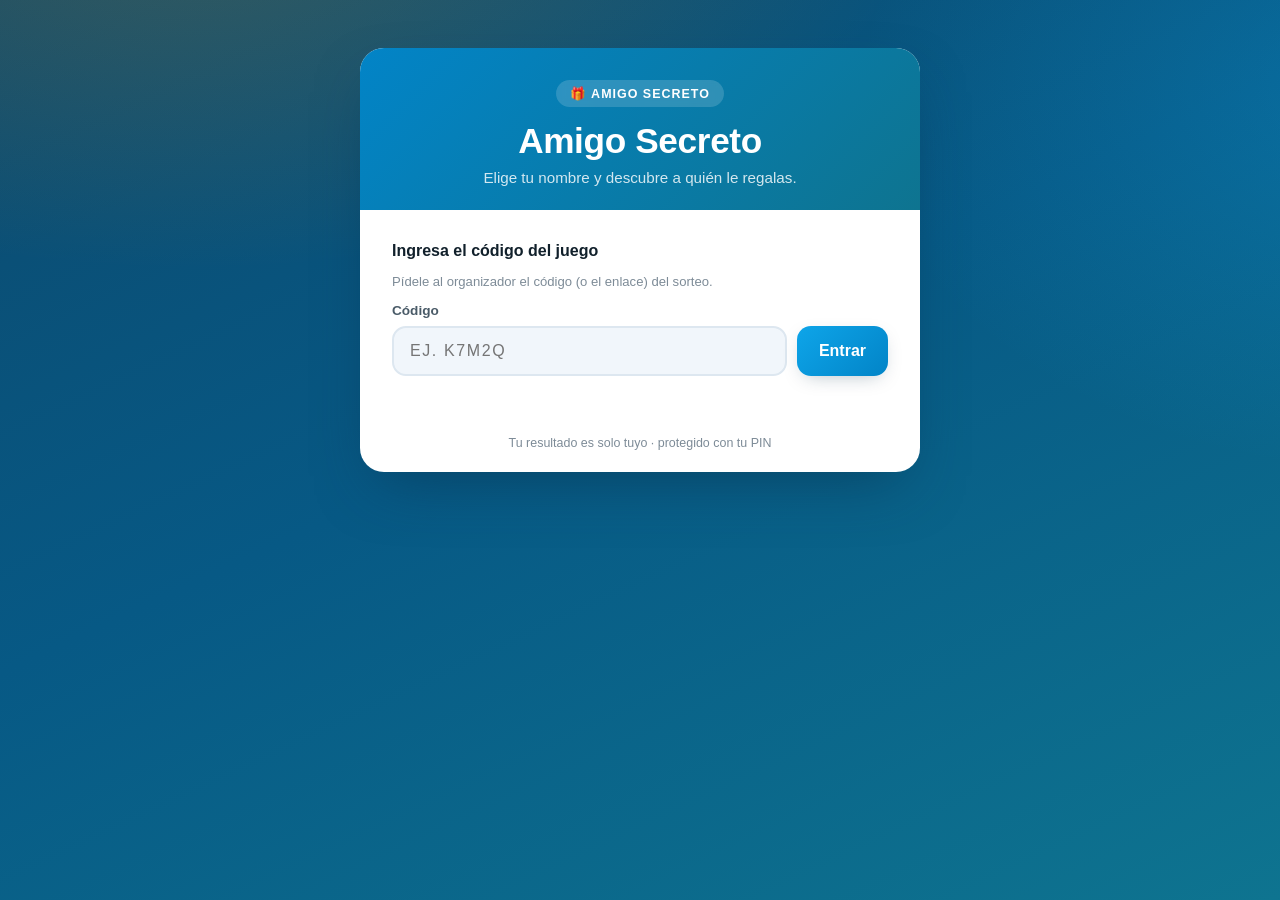
==== commit 351bbde9: "Tema Azul océano, favicon y pulido móvil (Android/iOS) - Paleta "Azul océano": fondo azul/teal con a" ====
--- a/index.html
+++ b/index.html
@@ -2,10 +2,17 @@
 <html lang="es">
 <head>
     <meta charset="UTF-8">
-    <meta name="viewport" content="width=device-width, initial-scale=1.0">
-    <meta name="theme-color" content="#1e1b4b">
+    <meta name="viewport" content="width=device-width, initial-scale=1.0, viewport-fit=cover">
+    <meta name="theme-color" content="#0c4a6e">
     <meta name="description" content="Entra al amigo secreto, elige tu nombre y descubre a quién le regalas.">
     <title>Amigo Secreto 🎁</title>
+    <link rel="icon" type="image/svg+xml" href="favicon.svg">
+    <link rel="apple-touch-icon" href="apple-touch-icon.png">
+    <link rel="manifest" href="manifest.webmanifest">
+    <meta name="mobile-web-app-capable" content="yes">
+    <meta name="apple-mobile-web-app-capable" content="yes">
+    <meta name="apple-mobile-web-app-status-bar-style" content="black-translucent">
+    <meta name="apple-mobile-web-app-title" content="Amigo Secreto">
     <link rel="stylesheet" href="css/styles.css">
 </head>
 <body>
--- a/css/styles.css
+++ b/css/styles.css
@@ -1,30 +1,32 @@
 :root {
-    --bg-1: #1e1b4b;
-    --bg-2: #312e81;
-    --bg-3: #4c1d95;
-    --primary: #6366f1;
-    --primary-strong: #4f46e5;
+    /* Tema "Azul océano" */
+    --bg-1: #0c4a6e;
+    --bg-2: #075985;
+    --bg-3: #0e7490;
+    --primary: #0ea5e9;
+    --primary-strong: #0284c7;
     --accent: #f59e0b;
     --accent-strong: #d97706;
     --danger: #ef4444;
     --danger-strong: #dc2626;
     --ok: #10b981;
     --surface: #ffffff;
-    --surface-soft: #f5f5fb;
-    --surface-line: #e6e6f0;
-    --text: #1f2433;
-    --text-soft: #5b6072;
-    --text-muted: #8a8fa3;
+    --surface-soft: #f1f6fb;
+    --surface-line: #dde7f0;
+    --text: #11202b;
+    --text-soft: #4a5b68;
+    --text-muted: #7d8b97;
     --radius-lg: 24px;
     --radius-md: 14px;
     --radius-sm: 10px;
-    --shadow-card: 0 24px 60px -20px rgba(30, 27, 75, 0.55);
-    --shadow-soft: 0 6px 20px -8px rgba(30, 27, 75, 0.35);
-    --ring: 0 0 0 4px rgba(99, 102, 241, 0.28);
+    --shadow-card: 0 24px 60px -20px rgba(8, 47, 73, 0.55);
+    --shadow-soft: 0 6px 20px -8px rgba(8, 47, 73, 0.35);
+    --ring: 0 0 0 4px rgba(14, 165, 233, 0.3);
     --font: -apple-system, BlinkMacSystemFont, "Segoe UI", Roboto, "Helvetica Neue", Arial, "Noto Sans", sans-serif;
 }
 
 * { margin: 0; padding: 0; box-sizing: border-box; }
+html { -webkit-text-size-adjust: 100%; text-size-adjust: 100%; }
 html, body { height: 100%; }
 
 body {
@@ -32,15 +34,23 @@
     color: var(--text);
     background:
         radial-gradient(1200px 600px at 15% -10%, rgba(245, 158, 11, 0.18), transparent 60%),
-        radial-gradient(1000px 700px at 110% 10%, rgba(99, 102, 241, 0.25), transparent 55%),
+        radial-gradient(1000px 700px at 110% 10%, rgba(14, 165, 233, 0.28), transparent 55%),
         linear-gradient(155deg, var(--bg-1) 0%, var(--bg-2) 45%, var(--bg-3) 100%);
+    background-attachment: fixed;
     min-height: 100dvh;
     display: flex;
     justify-content: center;
     align-items: flex-start;
-    padding: clamp(16px, 4vw, 48px) 16px;
+    /* Respeta el notch / barra de gestos en iOS y Android */
+    padding:
+        max(clamp(16px, 4vw, 48px), env(safe-area-inset-top))
+        max(16px, env(safe-area-inset-right))
+        max(clamp(16px, 4vw, 48px), env(safe-area-inset-bottom))
+        max(16px, env(safe-area-inset-left));
     -webkit-font-smoothing: antialiased;
     text-rendering: optimizeLegibility;
+    -webkit-tap-highlight-color: transparent;
+    overscroll-behavior-y: none;
 }
 
 .app {
@@ -83,6 +93,34 @@
 /* Sections / steps */
 .step { display: none; animation: fadeUp 0.4s ease both; }
 .step.is-active { display: block; }
+.screen { display: none; }
+.screen.is-active { display: block; animation: fadeUp 0.4s ease both; }
+.view { animation: fadeUp 0.3s ease both; }
+
+/* Tabs */
+.tabs { display: flex; gap: 4px; padding: 8px clamp(12px, 4vw, 20px) 0; background: var(--surface); border-bottom: 1px solid var(--surface-line); }
+.tab { flex: 1; background: none; border: none; font-family: inherit; font-size: 0.92rem; font-weight: 600; color: var(--text-muted); padding: 14px 8px; cursor: pointer; border-bottom: 3px solid transparent; transition: color 0.2s, border-color 0.2s; border-radius: 8px 8px 0 0; }
+.tab:hover { color: var(--text-soft); background: var(--surface-soft); }
+.tab.is-active { color: var(--primary-strong); border-bottom-color: var(--primary-strong); }
+.tab:focus-visible { outline: none; box-shadow: var(--ring); }
+
+/* Listas con casillas (selección de integrantes) */
+.check-list { display: flex; flex-direction: column; gap: 6px; max-height: 280px; overflow-y: auto; }
+.check-list label { display: flex; align-items: center; gap: 10px; padding: 10px 12px; background: var(--surface-soft); border: 1px solid var(--surface-line); border-radius: var(--radius-md); cursor: pointer; font-weight: 600; }
+.check-list input { width: 18px; height: 18px; accent-color: var(--primary); cursor: pointer; }
+
+/* Filas del historial */
+.history-item { display: flex; align-items: center; gap: 12px; background: var(--surface-soft); border: 1px solid var(--surface-line); border-radius: var(--radius-md); padding: 12px 14px; margin-bottom: 8px; }
+.history-item__info { flex: 1; min-width: 0; }
+.history-item__title { font-weight: 700; word-break: break-word; }
+.history-item__meta { font-size: 0.8rem; color: var(--text-muted); margin-top: 2px; }
+.history-item__kind { font-size: 0.7rem; font-weight: 700; text-transform: uppercase; letter-spacing: 0.04em; color: var(--accent-strong); }
+
+/* Selects de pares (registro manual) */
+.pair-row { display: flex; align-items: center; gap: 10px; margin-bottom: 8px; }
+.pair-row__from { flex: none; min-width: 110px; font-weight: 700; word-break: break-word; }
+.pair-row__arrow { color: var(--accent-strong); flex: none; }
+.pair-row select { flex: 1; }
 @keyframes fadeUp { from { opacity: 0; transform: translateY(10px); } to { opacity: 1; transform: translateY(0); } }
 
 .section-title { font-size: 1rem; color: var(--text); margin-bottom: 14px; }
@@ -108,7 +146,7 @@
 .btn:active { transform: translateY(1px); }
 .btn:disabled { opacity: 0.5; cursor: not-allowed; }
 .btn--primary { background: linear-gradient(135deg, var(--primary), var(--primary-strong)); color: #fff; box-shadow: var(--shadow-soft); }
-.btn--primary:not(:disabled):hover { box-shadow: 0 12px 28px -10px rgba(79, 70, 229, 0.7); }
+.btn--primary:not(:disabled):hover { box-shadow: 0 12px 28px -10px rgba(2, 132, 199, 0.7); }
 .btn--accent { background: linear-gradient(135deg, var(--accent), var(--accent-strong)); color: #fff; box-shadow: var(--shadow-soft); }
 .btn--accent:not(:disabled):hover { box-shadow: 0 12px 28px -10px rgba(217, 119, 6, 0.7); }
 .btn--ghost { background: var(--surface-soft); color: var(--text-soft); }
@@ -124,10 +162,14 @@
 
 .actions { display: flex; flex-direction: column; gap: 10px; margin-top: 26px; }
 
+.check-row { display: flex; gap: 12px; align-items: flex-start; margin-top: 18px; padding: 14px; background: var(--surface-soft); border: 1px solid var(--surface-line); border-radius: var(--radius-md); cursor: pointer; font-size: 0.9rem; color: var(--text-soft); line-height: 1.45; }
+.check-row input { width: 20px; height: 20px; flex: none; margin-top: 1px; accent-color: var(--primary); cursor: pointer; }
+.check-row strong { color: var(--text); }
+
 /* Counts / lists */
 .list-head { display: flex; align-items: baseline; justify-content: space-between; margin: 26px 0 12px; }
 .list-head h2 { font-size: 1rem; color: var(--text); }
-.count-pill { font-size: 0.78rem; font-weight: 700; color: var(--primary-strong); background: rgba(99, 102, 241, 0.12); padding: 4px 12px; border-radius: 999px; }
+.count-pill { font-size: 0.78rem; font-weight: 700; color: var(--primary-strong); background: rgba(14, 165, 233, 0.12); padding: 4px 12px; border-radius: 999px; }
 
 .participants { list-style: none; display: flex; flex-direction: column; gap: 8px; max-height: 320px; overflow-y: auto; margin: 0 -4px; padding: 0 4px 2px; }
 .participants__empty { text-align: center; color: var(--text-muted); font-size: 0.9rem; padding: 28px 12px; border: 2px dashed var(--surface-line); border-radius: var(--radius-md); }
@@ -197,7 +239,7 @@
 @keyframes blink { 0%,100%{ opacity: 0.3; transform: scale(0.8);} 50%{ opacity: 1; transform: scale(1);} }
 
 .reveal { background: rgba(15, 13, 40, 0.72); backdrop-filter: blur(6px); z-index: 1200; }
-.reveal__card { background: var(--surface); border-radius: var(--radius-lg); padding: clamp(28px, 7vw, 44px); text-align: center; max-width: 440px; width: 100%; box-shadow: 0 30px 80px -20px rgba(0,0,0,0.6); animation: pop 0.5s cubic-bezier(0.18, 0.89, 0.32, 1.28) both; }
+.reveal__card { background: var(--surface); border-radius: var(--radius-lg); padding: clamp(28px, 7vw, 44px); text-align: center; max-width: 440px; width: 100%; max-height: 90dvh; overflow-y: auto; box-shadow: 0 30px 80px -20px rgba(0,0,0,0.6); animation: pop 0.5s cubic-bezier(0.18, 0.89, 0.32, 1.28) both; }
 @keyframes pop { from { transform: scale(0.85); opacity: 0; } to { transform: scale(1); opacity: 1; } }
 .reveal__gift { font-size: 3rem; }
 .reveal__eyebrow { color: var(--text-soft); font-size: 0.92rem; margin: 14px 0 4px; }
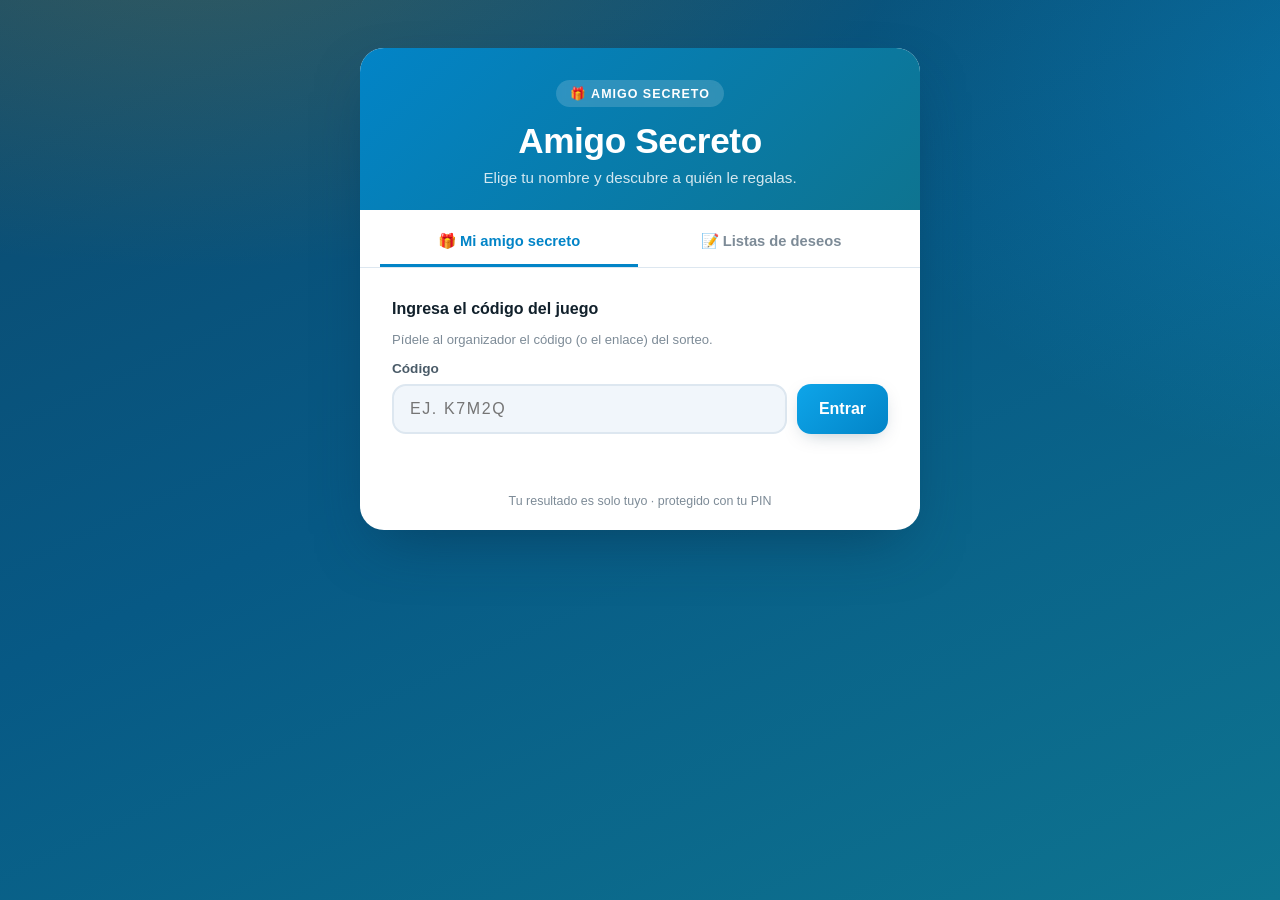
==== commit db1b610e: "Listas de deseos: tablero público y lista del amigo al revelar En la vista del jugador (index.html) " ====
--- a/index.html
+++ b/index.html
@@ -23,23 +23,26 @@
             <p class="app__subtitle">Elige tu nombre y descubre a quién le regalas.</p>
         </header>
 
+        <nav class="tabs" id="tabs" hidden>
+            <button class="tab is-active" type="button" data-view="reveal">🎁 Mi amigo secreto</button>
+            <button class="tab" type="button" data-view="wishlists">📝 Listas de deseos</button>
+        </nav>
+
         <div class="app__body">
-            <!-- Cargando -->
-            <section class="step is-active" id="stateLoading">
+            <!-- Pantallas a página completa -->
+            <section class="screen is-active" id="stateLoading">
                 <div class="loading"><div class="spinner"></div><p style="margin-top:14px;">Conectando…</p></div>
             </section>
 
-            <!-- Falta configurar Firebase -->
-            <section class="step" id="stateConfig">
+            <section class="screen" id="stateConfig">
                 <div class="state">
                     <div class="state__emoji">⚙️</div>
                     <h2>Falta configurar el proyecto</h2>
-                    <p>Edita <code>js/firebase-config.js</code> con los datos de tu proyecto de Firebase. Sigue los pasos del <code>README.md</code>.</p>
+                    <p>Edita <code>js/firebase-config.js</code> con los datos de tu proyecto de Firebase.</p>
                 </div>
             </section>
 
-            <!-- Pedir código de juego -->
-            <section class="step" id="stateCode">
+            <section class="screen" id="stateCode">
                 <h2 class="section-title">Ingresa el código del juego</h2>
                 <p class="hint" style="margin:0 0 14px;">Pídele al organizador el código (o el enlace) del sorteo.</p>
                 <label class="field-label" for="codeInput">Código</label>
@@ -51,8 +54,7 @@
                 <p class="feedback" id="codeFeedback" role="alert" aria-live="assertive"></p>
             </section>
 
-            <!-- Juego no encontrado -->
-            <section class="step" id="stateNotFound">
+            <section class="screen" id="stateNotFound">
                 <div class="state">
                     <div class="state__emoji">🔍</div>
                     <h2>No encontramos ese sorteo</h2>
@@ -61,8 +63,7 @@
                 <div class="actions"><button class="btn btn--ghost btn--block" id="tryAnotherBtn" type="button">Probar otro código</button></div>
             </section>
 
-            <!-- Sorteo aún no listo -->
-            <section class="step" id="stateWaiting">
+            <section class="screen" id="stateWaiting">
                 <div class="state">
                     <div class="state__emoji">⏳</div>
                     <h2>El sorteo todavía no está listo</h2>
@@ -71,12 +72,29 @@
                 <div class="actions"><button class="btn btn--ghost btn--block" id="reloadBtn" type="button">Actualizar</button></div>
             </section>
 
-            <!-- Elegir nombre -->
-            <section class="step" id="statePick">
-                <h2 class="section-title">¿Quién eres?</h2>
-                <p class="hint" style="margin:0 0 16px;">Toca tu nombre. La primera vez crearás un PIN para que nadie más vea tu resultado.</p>
-                <div class="name-grid" id="nameGrid"></div>
-            </section>
+            <!-- VISTA: mi amigo secreto -->
+            <div class="view" id="viewReveal" hidden>
+                <section class="screen" id="statePick">
+                    <h2 class="section-title">¿Quién eres?</h2>
+                    <p class="hint" style="margin:0 0 16px;">Toca tu nombre. La primera vez crearás un PIN para que nadie más vea tu resultado.</p>
+                    <div class="name-grid" id="nameGrid"></div>
+                </section>
+
+                <section class="screen" id="revealDone">
+                    <div class="state">
+                        <div class="state__emoji">🎉</div>
+                        <h2>¡Todos ya saben a quién regalar!</h2>
+                        <p>Pásate a <strong>📝 Listas de deseos</strong> para ver qué le gustaría a cada quien.</p>
+                    </div>
+                </section>
+            </div>
+
+            <!-- VISTA: listas de deseos (tablero público) -->
+            <div class="view" id="viewWishlists" hidden>
+                <h2 class="section-title">Listas de deseos</h2>
+                <p class="hint" style="margin:0 0 16px;">Toca a una persona para ver qué le gustaría. Para editar la tuya, entra por <strong>🎁 Mi amigo secreto</strong>, toca tu nombre y luego «Editar mi lista».</p>
+                <div class="name-grid" id="wishGrid"></div>
+            </div>
         </div>
 
         <p class="footnote">Tu resultado es solo tuyo · protegido con tu PIN</p>
@@ -96,7 +114,9 @@
             <p class="reveal__eyebrow" id="revealCardTitle"><strong id="giverLabel"></strong>, le regalas a…</p>
             <div class="reveal__name" id="secretName">—</div>
             <p class="reveal__phrase" id="funnyPhrase"></p>
-            <button class="btn btn--primary btn--block" id="closeRevealBtn" type="button">Entendido, ocultar</button>
+            <div class="wishbox" id="revealWishlist"></div>
+            <button class="btn btn--accent btn--block" id="editMyWishBtn" type="button">📝 Editar mi lista de deseos</button>
+            <button class="btn btn--primary btn--block" id="closeRevealBtn" type="button" style="margin-top:10px;">Entendido, ocultar</button>
         </div>
     </div>
 
@@ -121,6 +141,36 @@
         </div>
     </div>
 
+    <!-- Ver lista de deseos (solo lectura) -->
+    <div class="overlay modal" id="wishViewModal" role="dialog" aria-modal="true" aria-labelledby="wishViewTitle" aria-hidden="true">
+        <div class="modal__card">
+            <div class="wish-head">
+                <div class="wish-head__avatar" id="wishViewAvatar" aria-hidden="true"></div>
+                <h2 class="modal__title" id="wishViewTitle" style="margin:0;">Lista de deseos</h2>
+            </div>
+            <ul class="deseos" id="wishViewList"></ul>
+            <button class="btn btn--ghost btn--block" id="wishViewClose" type="button" style="margin-top:16px;">Cerrar</button>
+        </div>
+    </div>
+
+    <!-- Editar mi lista de deseos -->
+    <div class="overlay modal" id="wishEditModal" role="dialog" aria-modal="true" aria-labelledby="wishEditTitle" aria-hidden="true">
+        <div class="modal__card">
+            <h2 class="modal__title" id="wishEditTitle">Tu lista de deseos</h2>
+            <p class="modal__note">Agrega los regalos que te gustaría recibir. Lo verá quien te regale (y el resto en el tablero).</p>
+            <div class="add-row">
+                <input class="input" type="text" id="wishInput" maxlength="120" autocomplete="off" placeholder="Ej. Audífonos bluetooth, talla M…">
+                <button class="btn btn--primary" id="wishAddBtn" type="button">+ Agregar</button>
+            </div>
+            <p class="feedback" id="wishFeedback" role="alert" aria-live="assertive"></p>
+            <ul class="deseos" id="wishEditList" style="margin-top:14px;"></ul>
+            <div class="actions" style="margin-top:14px;">
+                <button class="btn btn--accent btn--block" id="wishSaveBtn" type="button">Guardar mi lista</button>
+                <button class="btn btn--ghost btn--block" id="wishEditClose" type="button">Cerrar</button>
+            </div>
+        </div>
+    </div>
+
     <script type="module" src="js/player.js"></script>
 </body>
 </html>
--- a/css/styles.css
+++ b/css/styles.css
@@ -253,6 +253,21 @@
 .modal__title { text-align: center; margin-bottom: 6px; font-size: 1.25rem; }
 .modal__note { text-align: center; color: var(--text-muted); font-size: 0.85rem; margin-bottom: 18px; line-height: 1.5; }
 
+/* Listas de deseos */
+.deseos { list-style: none; display: flex; flex-direction: column; gap: 8px; }
+.deseos__empty { color: var(--text-muted); font-size: 0.9rem; text-align: center; padding: 18px 12px; border: 2px dashed var(--surface-line); border-radius: var(--radius-md); }
+.deseo { display: flex; align-items: flex-start; gap: 10px; background: var(--surface-soft); border: 1px solid var(--surface-line); border-left: 4px solid var(--primary); border-radius: var(--radius-md); padding: 12px 14px; text-align: left; animation: fadeUp 0.25s ease both; }
+.deseo__icon { flex: none; font-size: 1.1rem; line-height: 1.4; }
+.deseo__text { flex: 1; font-size: 0.98rem; color: var(--text); word-break: break-word; line-height: 1.4; }
+.deseo__remove { flex: none; width: 30px; height: 30px; border: none; border-radius: 8px; background: transparent; color: var(--text-muted); font-size: 1.1rem; line-height: 1; cursor: pointer; transition: background 0.2s, color 0.2s; }
+.deseo__remove:hover { background: rgba(239, 68, 68, 0.12); color: var(--danger-strong); }
+
+.wishbox { text-align: left; margin: 6px 0 18px; }
+.wishbox__title { font-size: 0.85rem; font-weight: 700; color: var(--text-soft); margin-bottom: 10px; }
+
+.wish-head { display: flex; align-items: center; gap: 12px; margin-bottom: 16px; }
+.wish-head__avatar { width: 44px; height: 44px; border-radius: 50%; display: grid; place-items: center; color: #fff; font-weight: 700; flex: none; }
+
 /* PIN inputs */
 .pin-input { letter-spacing: 0.5em; text-align: center; font-size: 1.4rem; font-weight: 700; }
 .pin-field { margin-bottom: 14px; }
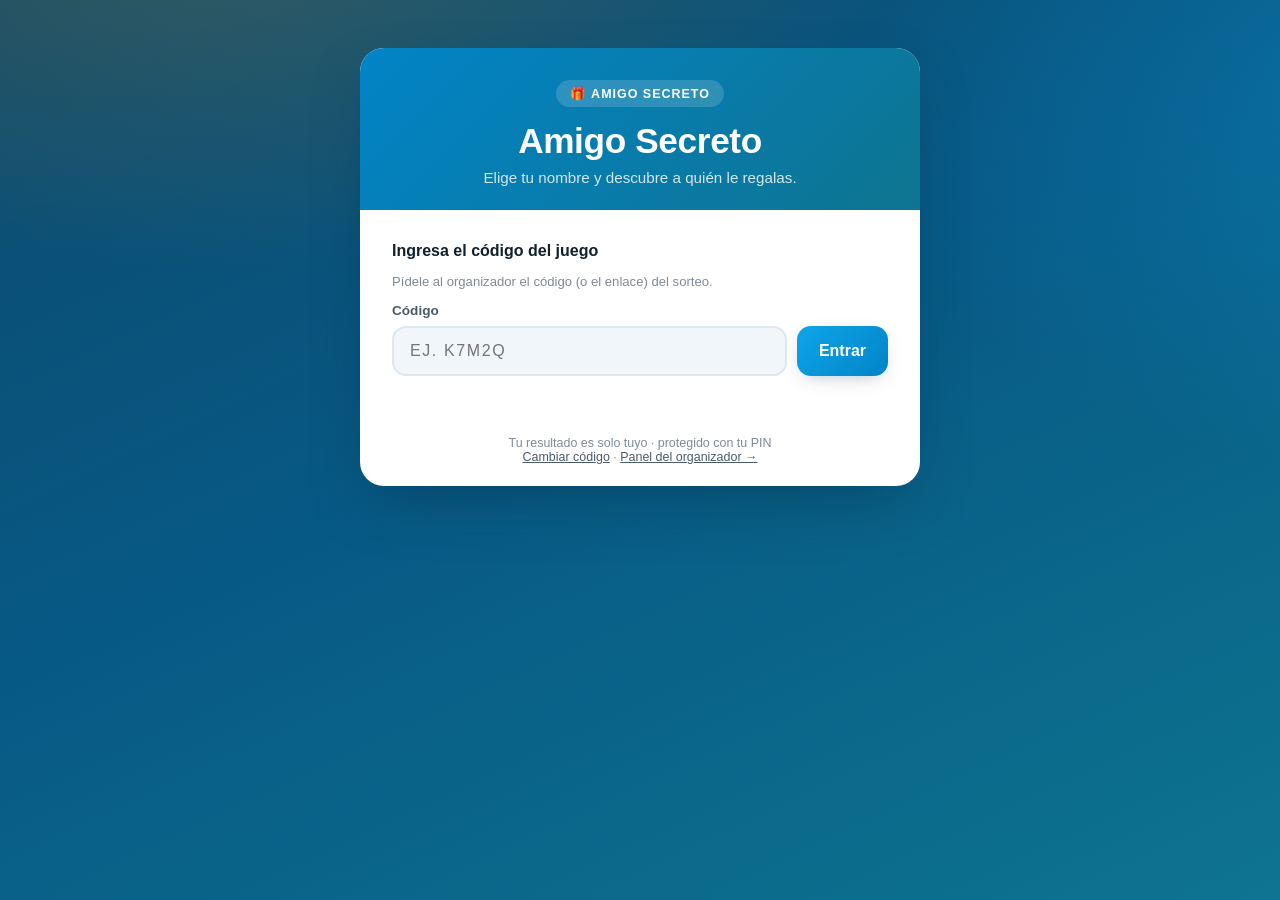
==== commit 5ccb8bbd: "Vista del jugador: editar lista desde el tablero, no quedar atrapado y fix de `hidden` - Editar tu l" ====
--- a/index.html
+++ b/index.html
@@ -92,12 +92,15 @@
             <!-- VISTA: listas de deseos (tablero público) -->
             <div class="view" id="viewWishlists" hidden>
                 <h2 class="section-title">Listas de deseos</h2>
-                <p class="hint" style="margin:0 0 16px;">Toca a una persona para ver qué le gustaría. Para editar la tuya, entra por <strong>🎁 Mi amigo secreto</strong>, toca tu nombre y luego «Editar mi lista».</p>
+                <p class="hint" style="margin:0 0 16px;">Toca a una persona para ver su lista. Para poner la tuya, toca <strong>tu nombre</strong> y pulsa <strong>«✏️ Es mi lista, editar»</strong> (te pedirá tu PIN).</p>
                 <div class="name-grid" id="wishGrid"></div>
             </div>
         </div>
 
-        <p class="footnote">Tu resultado es solo tuyo · protegido con tu PIN</p>
+        <p class="footnote">
+            Tu resultado es solo tuyo · protegido con tu PIN<br>
+            <a href="#" id="changeCodeLink">Cambiar código</a> · <a href="admin.html">Panel del organizador →</a>
+        </p>
     </main>
 
     <!-- Suspenso (chocolateo) -->
@@ -149,7 +152,10 @@
                 <h2 class="modal__title" id="wishViewTitle" style="margin:0;">Lista de deseos</h2>
             </div>
             <ul class="deseos" id="wishViewList"></ul>
-            <button class="btn btn--ghost btn--block" id="wishViewClose" type="button" style="margin-top:16px;">Cerrar</button>
+            <div class="actions" style="margin-top:16px;">
+                <button class="btn btn--accent btn--block" id="wishEditFromView" type="button">✏️ Es mi lista, editar</button>
+                <button class="btn btn--ghost btn--block" id="wishViewClose" type="button">Cerrar</button>
+            </div>
         </div>
     </div>
 
--- a/css/styles.css
+++ b/css/styles.css
@@ -26,6 +26,8 @@
 }
 
 * { margin: 0; padding: 0; box-sizing: border-box; }
+/* El atributo `hidden` debe ganar siempre, incluso sobre clases con display:flex. */
+[hidden] { display: none !important; }
 html { -webkit-text-size-adjust: 100%; text-size-adjust: 100%; }
 html, body { height: 100%; }
 
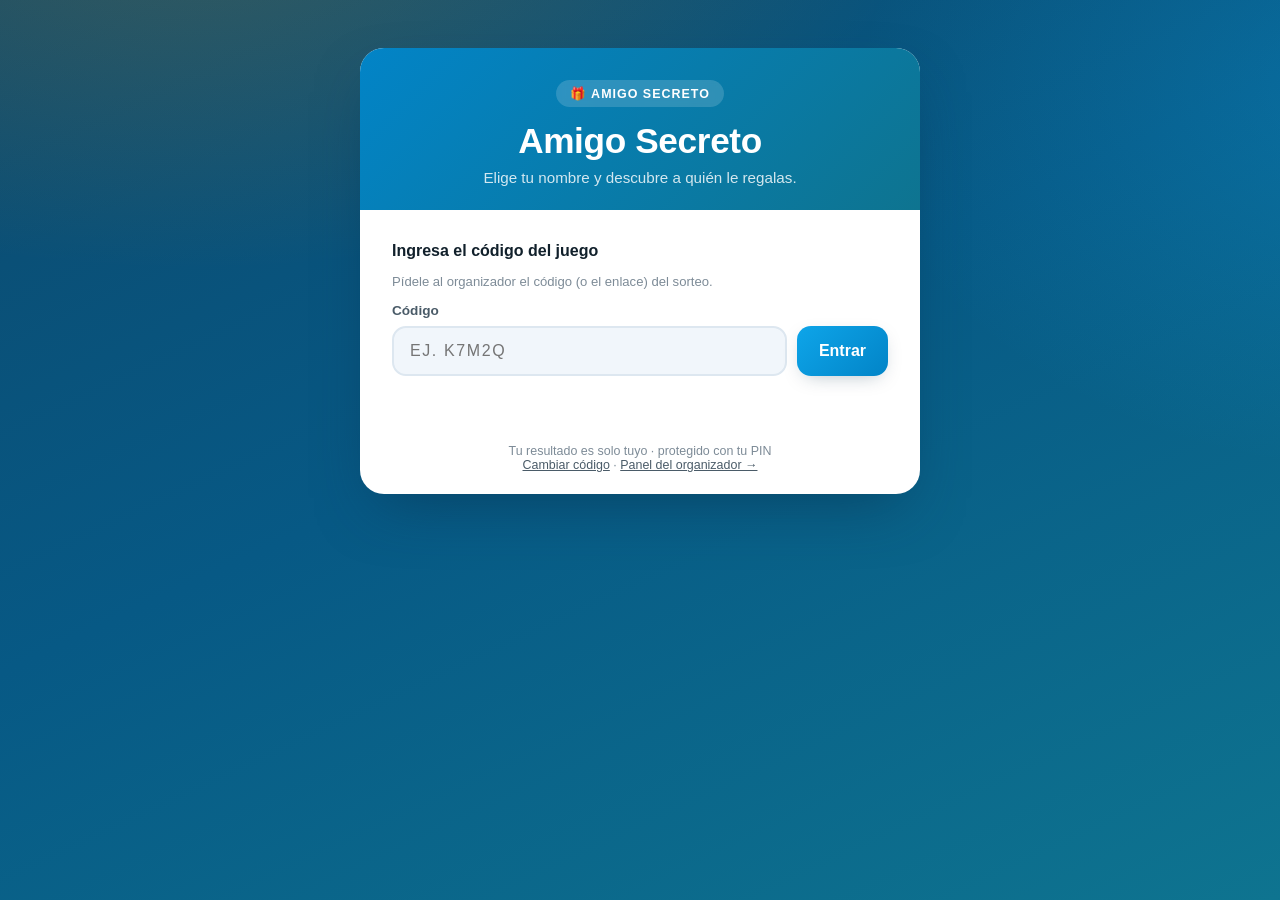
==== commit 85807a15: "Corrige 8 hallazgos de la revisión adversarial (robustez y seguridad) Encontrados por una revisión m" ====
--- a/index.html
+++ b/index.html
@@ -97,6 +97,10 @@
             </div>
         </div>
 
+        <p class="identity-bar" id="identityBar" hidden>
+            👤 Estás como <strong id="identityName"></strong> · <a href="#" id="identityChange">no soy yo / cambiar</a>
+        </p>
+
         <p class="footnote">
             Tu resultado es solo tuyo · protegido con tu PIN<br>
             <a href="#" id="changeCodeLink">Cambiar código</a> · <a href="admin.html">Panel del organizador →</a>
@@ -118,6 +122,18 @@
             <div class="reveal__name" id="secretName">—</div>
             <p class="reveal__phrase" id="funnyPhrase"></p>
             <div class="wishbox" id="revealWishlist"></div>
+
+            <div class="notesbox">
+                <div class="wishbox__title">💌 Déjale un mensaje anónimo a <span id="noteReceiverName"></span></div>
+                <div class="add-row">
+                    <input class="input" type="text" id="noteInput" maxlength="200" autocomplete="off" placeholder="Ej. ¡Vas a tener una Navidad increíble! 🎄">
+                    <button class="btn btn--primary" id="noteSendBtn" type="button">Enviar</button>
+                </div>
+                <p class="feedback" id="noteFeedback" role="alert" aria-live="assertive"></p>
+            </div>
+
+            <div class="notesbox" id="notesForMeBox"></div>
+
             <button class="btn btn--accent btn--block" id="editMyWishBtn" type="button">📝 Editar mi lista de deseos</button>
             <button class="btn btn--primary btn--block" id="closeRevealBtn" type="button" style="margin-top:10px;">Entendido, ocultar</button>
         </div>
--- a/css/styles.css
+++ b/css/styles.css
@@ -207,6 +207,9 @@
 .share__link { flex: 1; font-size: 0.85rem; color: var(--text-soft); background: #fff; border: 1px solid var(--surface-line); border-radius: var(--radius-sm); padding: 10px 12px; overflow: hidden; text-overflow: ellipsis; white-space: nowrap; }
 .share__code { font-size: 1.4rem; font-weight: 800; letter-spacing: 0.15em; color: var(--primary-strong); text-align: center; padding: 6px 0 2px; }
 
+.qr-wrap { display: flex; flex-direction: column; align-items: center; gap: 10px; margin-top: 16px; padding-top: 16px; border-top: 1px dashed var(--surface-line); }
+.qr-wrap canvas { width: 180px; height: 180px; background: #fff; border-radius: var(--radius-sm); padding: 10px; box-shadow: var(--shadow-soft); }
+
 /* Progress */
 .progress { display: flex; align-items: center; gap: 10px; background: var(--surface-soft); border: 1px solid var(--surface-line); border-radius: var(--radius-md); padding: 12px 14px; margin-bottom: 22px; }
 .progress__bar { flex: 1; height: 8px; border-radius: 999px; background: var(--surface-line); overflow: hidden; }
@@ -259,13 +262,23 @@
 .deseos { list-style: none; display: flex; flex-direction: column; gap: 8px; }
 .deseos__empty { color: var(--text-muted); font-size: 0.9rem; text-align: center; padding: 18px 12px; border: 2px dashed var(--surface-line); border-radius: var(--radius-md); }
 .deseo { display: flex; align-items: flex-start; gap: 10px; background: var(--surface-soft); border: 1px solid var(--surface-line); border-left: 4px solid var(--primary); border-radius: var(--radius-md); padding: 12px 14px; text-align: left; animation: fadeUp 0.25s ease both; }
+.deseo.is-bought { border-left-color: var(--ok); opacity: 0.7; }
+.deseo.is-bought .deseo__text { text-decoration: line-through; }
 .deseo__icon { flex: none; font-size: 1.1rem; line-height: 1.4; }
 .deseo__text { flex: 1; font-size: 0.98rem; color: var(--text); word-break: break-word; line-height: 1.4; }
 .deseo__remove { flex: none; width: 30px; height: 30px; border: none; border-radius: 8px; background: transparent; color: var(--text-muted); font-size: 1.1rem; line-height: 1; cursor: pointer; transition: background 0.2s, color 0.2s; }
 .deseo__remove:hover { background: rgba(239, 68, 68, 0.12); color: var(--danger-strong); }
+.deseo__bought { flex: none; width: 30px; height: 30px; border: none; border-radius: 8px; background: transparent; font-size: 1rem; line-height: 1; cursor: pointer; transition: background 0.2s; }
+.deseo__bought:hover { background: rgba(16, 185, 129, 0.14); }
 
 .wishbox { text-align: left; margin: 6px 0 18px; }
 .wishbox__title { font-size: 0.85rem; font-weight: 700; color: var(--text-soft); margin-bottom: 10px; }
+
+.notesbox { text-align: left; margin: 0 0 18px; }
+.notas { list-style: none; display: flex; flex-direction: column; gap: 8px; }
+.nota { display: flex; align-items: flex-start; gap: 10px; background: var(--surface-soft); border: 1px solid var(--surface-line); border-left: 4px solid var(--accent); border-radius: var(--radius-md); padding: 12px 14px; text-align: left; animation: fadeUp 0.25s ease both; }
+.nota__icon { flex: none; font-size: 1.1rem; line-height: 1.4; }
+.nota__text { flex: 1; font-size: 0.95rem; color: var(--text); word-break: break-word; line-height: 1.4; font-style: italic; }
 
 .wish-head { display: flex; align-items: center; gap: 12px; margin-bottom: 16px; }
 .wish-head__avatar { width: 44px; height: 44px; border-radius: 50%; display: grid; place-items: center; color: #fff; font-weight: 700; flex: none; }
@@ -284,7 +297,9 @@
 .confetti-piece { position: fixed; top: -16px; width: 9px; height: 14px; z-index: 1250; pointer-events: none; border-radius: 2px; animation: confetti-fall linear forwards; }
 @keyframes confetti-fall { to { transform: translateY(105dvh) rotate(720deg); opacity: 0.9; } }
 
-.footnote { text-align: center; color: var(--text-muted); font-size: 0.78rem; padding: 0 20px 22px; }
+.identity-bar { text-align: center; color: var(--text-soft); font-size: 0.82rem; padding: 12px 20px 0; }
+.identity-bar strong { color: var(--text); }
+.footnote { text-align: center; color: var(--text-muted); font-size: 0.78rem; padding: 8px 20px 22px; }
 .footnote a { color: var(--text-soft); }
 
 .divider { height: 1px; background: var(--surface-line); margin: 26px 0; border: 0; }
